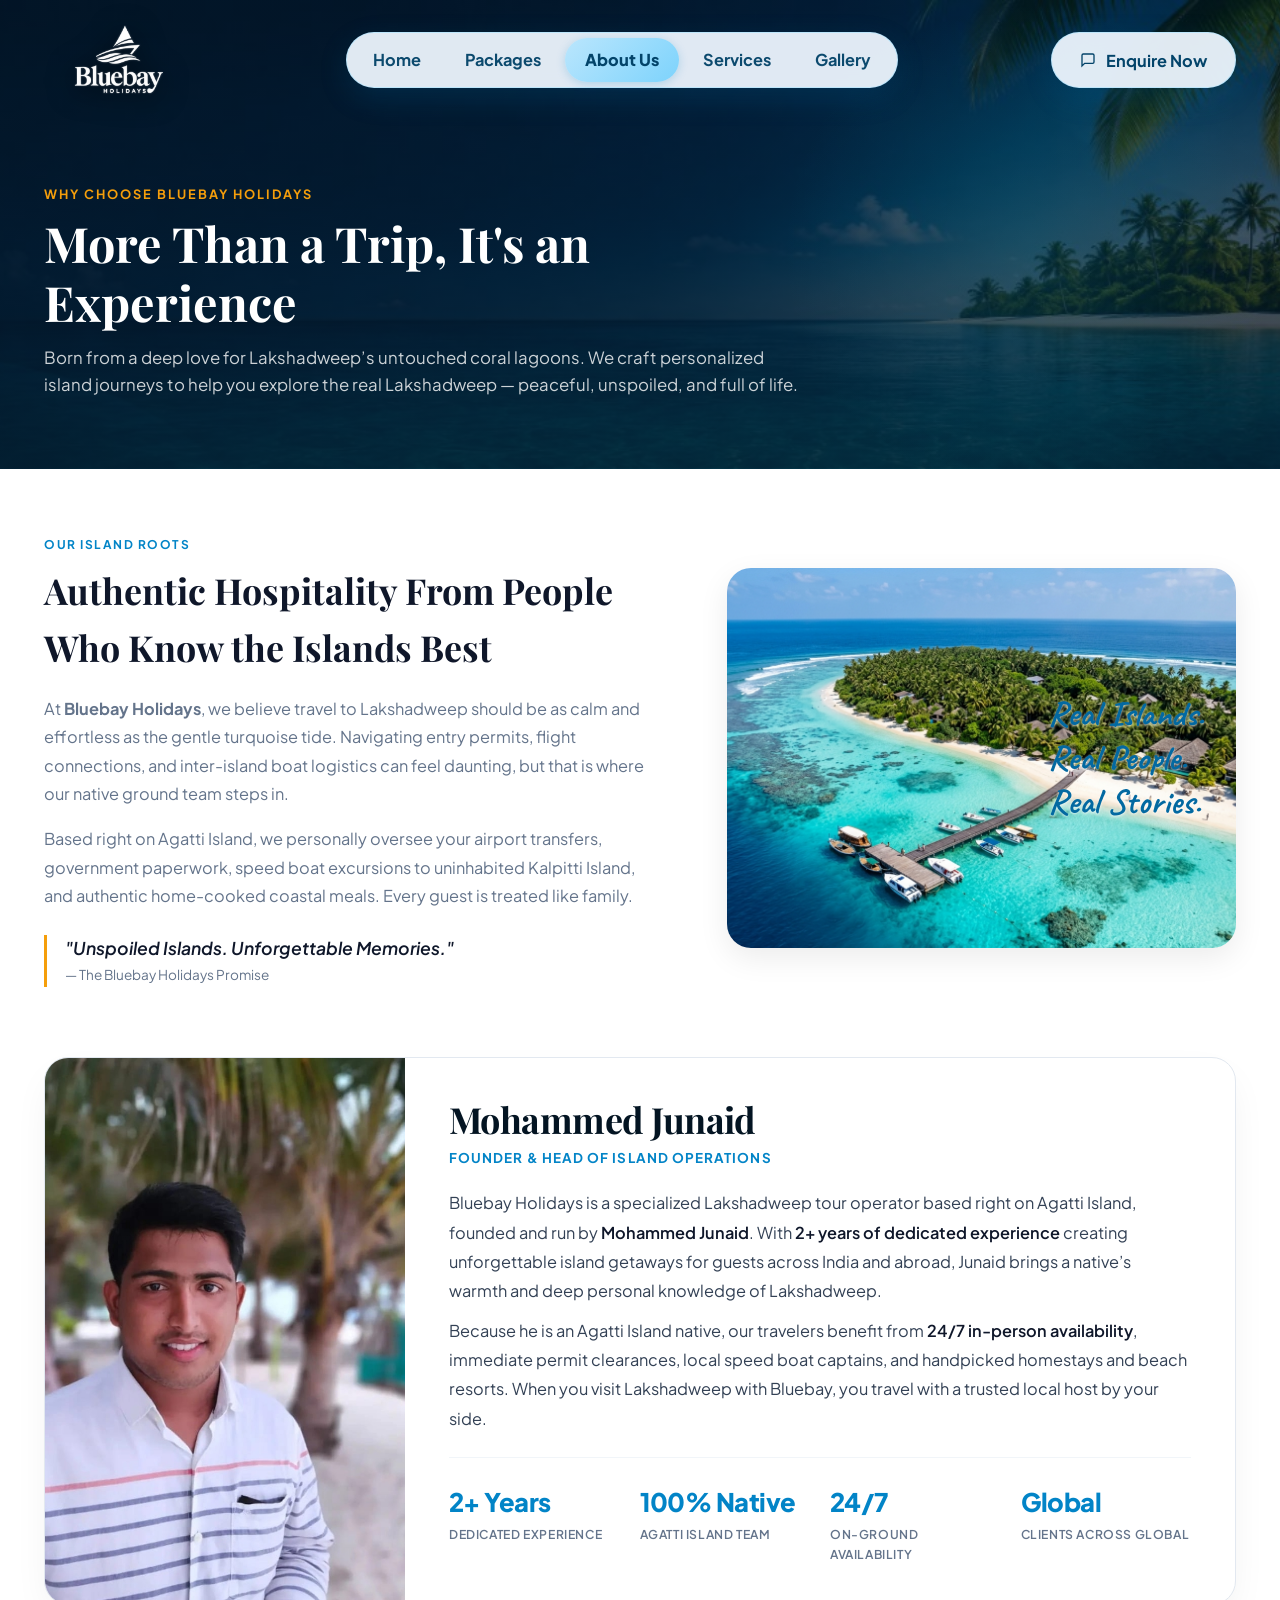
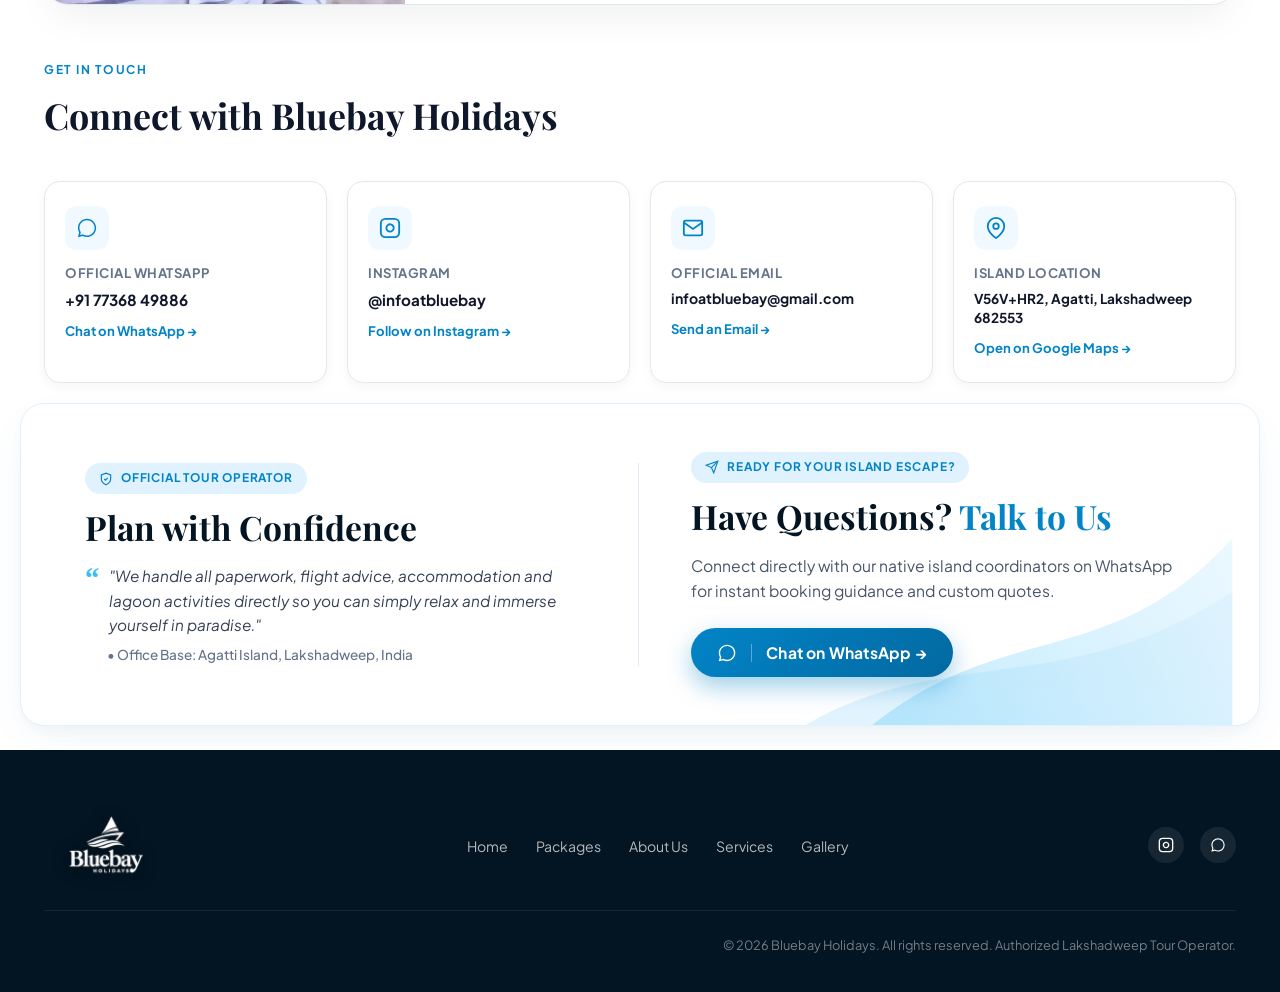
==== about.html @ e24c85eb "Initial commit" ====
<!DOCTYPE html>
<html lang="en">
<head>
  <meta charset="UTF-8">
  <meta name="viewport" content="width=device-width, initial-scale=1.0">
  <title>About Us | Bluebay Holidays - Lakshadweep Island Experts</title>
  <meta name="description" content="Learn about Bluebay Holidays, authorized Lakshadweep tour operator. Based in Agatti Island, offering personalized itineraries, entry permits, and authentic island experiences.">
  
  <link rel="icon" type="image/png" href="assets/images/bluebay-logo.png">
  <link rel="stylesheet" href="css/style.css">
</head>
<body>

  <!-- ==========================================================================
       HEADER & NAVIGATION
       ========================================================================== -->
  <header class="site-header scrolled" id="siteHeader">
    <div class="container nav-container">
      <a href="index.html" class="brand-link" aria-label="Bluebay Holidays Home">
        <img src="assets/images/bluebay-logo.png" alt="Bluebay Holidays" class="brand-logo-img">
      </a>

      <!-- Desktop Nav Menu (Floating Pill Capsule Navbar) -->
      <nav class="nav-pill-capsule" aria-label="Main Navigation">
        <ul class="nav-menu">
          <li><a href="index.html" class="nav-link">Home</a></li>
          <li><a href="packages.html" class="nav-link">Packages</a></li>
          <li><a href="about.html" class="nav-link active">About Us</a></li>
          <li><a href="services.html" class="nav-link">Services</a></li>
          <li><a href="gallery.html" class="nav-link">Gallery</a></li>
        </ul>
      </nav>

      <div class="nav-actions">
        <button type="button" class="btn btn-glass open-dialog-btn" data-dialog="enquireDialog">
          <svg style="width:16px;height:16px;fill:none;stroke:currentColor;stroke-width:2;" viewBox="0 0 24 24"><path d="M21 15a2 2 0 0 1-2 2H7l-4 4V5a2 2 0 0 1 2-2h14a2 2 0 0 1 2 2z"/></svg>
          Enquire Now
        </button>
        <button type="button" class="mobile-menu-btn" id="mobileMenuToggle" aria-label="Toggle menu">
          <svg style="width:24px;height:24px;fill:none;stroke:currentColor;stroke-width:2;" viewBox="0 0 24 24"><line x1="3" y1="12" x2="21" y2="12"/><line x1="3" y1="6" x2="21" y2="6"/><line x1="3" y1="18" x2="21" y2="18"/></svg>
        </button>
      </div>
    </div>
  </header>

  <!-- ==========================================================================
       PAGE HEADER BANNER
       ========================================================================== -->
  <section class="page-header-banner">
    <div class="container">
      <div class="page-header-content">
        <span class="page-header-tag">WHY CHOOSE BLUEBAY HOLIDAYS</span>
        <h1 class="page-header-title font-serif">More Than a Trip, It's an Experience</h1>
        <p class="page-header-desc">
          Born from a deep love for Lakshadweep’s untouched coral lagoons. We craft personalized island journeys to help you explore the real Lakshadweep — peaceful, unspoiled, and full of life.
        </p>
      </div>
    </div>
  </section>

  <!-- ==========================================================================
       OUR STORY & ISLAND ROOTS
       ========================================================================== -->
  <section class="subpage-section">
    <div class="container">
      <div class="about-story-grid">
        
        <!-- Left Column: Story -->
        <div>
          <span class="badge-tag">OUR ISLAND ROOTS</span>
          <h2 class="section-head-title font-serif" style="margin-bottom:18px;">
            Authentic Hospitality From People Who Know the Islands Best
          </h2>
          <p style="color:#64748b;font-size:1.02rem;line-height:1.75;margin-bottom:16px;">
            At <strong>Bluebay Holidays</strong>, we believe travel to Lakshadweep should be as calm and effortless as the gentle turquoise tide. Navigating entry permits, flight connections, and inter-island boat logistics can feel daunting, but that is where our native ground team steps in.
          </p>
          <p style="color:#64748b;font-size:1.02rem;line-height:1.75;margin-bottom:24px;">
            Based right on Agatti Island, we personally oversee your airport transfers, government paperwork, speed boat excursions to uninhabited Kalpitti Island, and authentic home-cooked coastal meals. Every guest is treated like family.
          </p>

          <div style="border-left:3px solid var(--amber-gold);padding-left:18px;">
            <p style="font-size:1.1rem;font-style:italic;color:#0f172a;font-weight:600;line-height:1.5;">
              "Unspoiled Islands. Unforgettable Memories."
            </p>
            <span style="font-size:0.85rem;color:#64748b;">— The Bluebay Holidays Promise</span>
          </div>
        </div>

        <!-- Right Column: Visual -->
        <div>
          <div class="why-visual-wrapper" style="height:380px;">
            <img src="assets/images/hero_tropical_pier.jpg" alt="Lakshadweep Island Pier" class="why-visual-img">
            <div class="why-cursive-tag font-script" style="font-size:2.2rem;right:32px;">
              Real Islands.<br>
              Real People.<br>
              Real Stories.
            </div>
          </div>
        </div>

      </div>

      <!-- ==========================================================================
           FOUNDER SHOWCASE: MOHAMMED JUNAID
           ========================================================================== -->
      <div class="founder-showcase-card">
        <div class="founder-img-box">
          <img src="assets/images/mohammed_junaid.jpg" alt="Mohammed Junaid - Founder of Bluebay Holidays" class="founder-img">
        </div>
        <div class="founder-content">
          <h3 class="founder-name">Mohammed Junaid</h3>
          <span class="founder-role">Founder & Head of Island Operations</span>
          <p class="founder-bio">
            Bluebay Holidays is a specialized Lakshadweep tour operator based right on Agatti Island, founded and run by <strong>Mohammed Junaid</strong>. With <strong>2+ years of dedicated experience</strong> creating unforgettable island getaways for guests across India and abroad, Junaid brings a native’s warmth and deep personal knowledge of Lakshadweep.
          </p>
          <p class="founder-bio" style="margin-top:-6px;margin-bottom:24px;">
            Because he is an Agatti Island native, our travelers benefit from <strong>24/7 in-person availability</strong>, immediate permit clearances, local speed boat captains, and handpicked homestays and beach resorts. When you visit Lakshadweep with Bluebay, you travel with a trusted local host by your side.
          </p>

          <div class="founder-stats-row">
            <div class="founder-stat-item">
              <span class="founder-stat-val">2+ Years</span>
              <span class="founder-stat-label">Dedicated Experience</span>
            </div>
            <div class="founder-stat-item">
              <span class="founder-stat-val">100% Native</span>
              <span class="founder-stat-label">Agatti Island Team</span>
            </div>
            <div class="founder-stat-item">
              <span class="founder-stat-val">24/7</span>
              <span class="founder-stat-label">On-Ground Availability</span>
            </div>
            <div class="founder-stat-item">
              <span class="founder-stat-val">Global</span>
              <span class="founder-stat-label">Clients Across Global</span>
            </div>
          </div>
        </div>
      </div>

      <!-- ==========================================================================
           OFFICIAL BUSINESS & HEADQUARTERS INFORMATION
           ========================================================================== -->
      <div class="text-center" style="margin-top:40px;margin-bottom:24px;">
        <span class="badge-tag">GET IN TOUCH</span>
        <h2 class="section-head-title font-serif">Connect with Bluebay Holidays</h2>
      </div>

      <div class="official-contact-grid">
        <!-- WhatsApp -->
        <a href="https://wa.me/917736849886?text=Hello%20Mohammed%20Junaid!%20I%20would%20like%20to%20plan%20a%20Lakshadweep%20holiday%20with%20Bluebay%20Holidays." target="_blank" rel="noopener" class="official-contact-card">
          <div class="official-contact-icon">
            <svg style="width:22px;height:22px;fill:currentColor;" viewBox="0 0 24 24"><path d="M12.04 2C6.58 2 2.13 6.45 2.13 11.91C2.13 13.66 2.59 15.36 3.45 16.86L2.05 22L7.3 20.62C8.75 21.41 10.38 21.83 12.04 21.83C17.5 21.83 21.95 17.38 21.95 11.92C21.95 9.27 20.92 6.78 19.05 4.91C17.18 3.03 14.69 2 12.04 2M12.05 3.67C14.25 3.67 16.31 4.53 17.87 6.09C19.42 7.65 20.28 9.72 20.28 11.92C20.28 16.46 16.58 20.15 12.04 20.15C10.56 20.15 9.11 19.76 7.85 19L7.55 18.83L4.43 19.65L5.26 16.61L5.06 16.29C4.24 14.99 3.81 13.47 3.81 11.91C3.81 7.37 7.5 3.67 12.05 3.67Z"/></svg>
          </div>
          <span class="official-contact-title">Official WhatsApp</span>
          <span class="official-contact-val">+91 77368 49886</span>
          <span class="official-contact-action">Chat on WhatsApp →</span>
        </a>

        <!-- Instagram -->
        <a href="https://www.instagram.com/infoatbluebay?srtk=cnZsNWZydmJvZjN6" target="_blank" rel="noopener" class="official-contact-card">
          <div class="official-contact-icon">
            <svg style="width:22px;height:22px;fill:none;stroke:currentColor;stroke-width:2;" viewBox="0 0 24 24"><rect x="2" y="2" width="20" height="20" rx="5" ry="5"/><path d="M16 11.37A4 4 0 1 1 12.63 8 4 4 0 0 1 16 11.37z"/><line x1="17.5" y1="6.5" x2="17.51" y2="6.5"/></svg>
          </div>
          <span class="official-contact-title">Instagram</span>
          <span class="official-contact-val">@infoatbluebay</span>
          <span class="official-contact-action">Follow on Instagram →</span>
        </a>

        <!-- Email -->
        <a href="mailto:infoatbluebay@gmail.com" class="official-contact-card">
          <div class="official-contact-icon">
            <svg style="width:22px;height:22px;fill:none;stroke:currentColor;stroke-width:2;" viewBox="0 0 24 24"><path d="M4 4h16c1.1 0 2 .9 2 2v12c0 1.1-.9 2-2 2H4c-1.1 0-2-.9-2-2V6c0-1.1.9-2 2-2z"/><polyline points="22,6 12,13 2,6"/></svg>
          </div>
          <span class="official-contact-title">Official Email</span>
          <span class="official-contact-val" style="word-break:break-all;font-size:0.88rem;">infoatbluebay@gmail.com</span>
          <span class="official-contact-action">Send an Email →</span>
        </a>

        <!-- Location -->
        <a href="https://maps.google.com/?q=V56V%2BHR2,+Agatti,+Lakshadweep+682553,+India" target="_blank" rel="noopener" class="official-contact-card">
          <div class="official-contact-icon">
            <svg style="width:22px;height:22px;fill:none;stroke:currentColor;stroke-width:2;" viewBox="0 0 24 24"><path d="M21 10c0 7-9 13-9 13s-9-6-9-13a9 9 0 0 1 18 0z"/><circle cx="12" cy="10" r="3"/></svg>
          </div>
          <span class="official-contact-title">Island Location</span>
          <span class="official-contact-val" style="font-size:0.85rem;">V56V+HR2, Agatti, Lakshadweep 682553</span>
          <span class="official-contact-action">Open on Google Maps →</span>
        </a>
      </div>

    </div>
  </section>

  <!-- ==========================================================================
       SPLIT BANNER CTA (LIGHT LUXURY BANNER)
       ========================================================================== -->
  <section class="split-banner-section">
    <div class="container">
      <div class="split-banner-card">
        <div class="banner-col-left">
          <span class="split-pill-tag">
            <svg viewBox="0 0 24 24" fill="none" stroke="currentColor" stroke-width="2"><path d="M12 22s8-4 8-10V5l-8-3-8 3v7c0 6 8 10 8 10z"/><polyline points="9 12 11 14 15 10"/></svg>
            OFFICIAL TOUR OPERATOR
          </span>
          <h3 class="banner-title font-serif">Plan with Confidence</h3>
          <div class="testimonial-quote-box">
            <span class="quote-mark">“</span>
            <p class="testimonial-quote">
              "We handle all paperwork, flight advice, accommodation and lagoon activities directly so you can simply relax and immerse yourself in paradise."
            </p>
          </div>
          <div class="testimonial-author">• Office Base: Agatti Island, Lakshadweep, India</div>
        </div>

        <div class="banner-col-right">
          <span class="split-pill-tag">
            <svg viewBox="0 0 24 24" fill="none" stroke="currentColor" stroke-width="2"><path d="M22 2L11 13"/><path d="M22 2l-7 20-4-9-9-4 20-7z"/></svg>
            READY FOR YOUR ISLAND ESCAPE?
          </span>
          <h3 class="banner-title font-serif">
            Have Questions? <span style="color:#0284c7;">Talk to Us</span>
          </h3>
          <p class="banner-desc">
            Connect directly with our native island coordinators on WhatsApp for instant booking guidance and custom quotes.
          </p>
          <div>
            <a href="https://wa.me/917736849886?text=Hello%20Bluebay%20Holidays!%20I%20would%20like%20to%20learn%20more%20about%20your%20island%20tours." target="_blank" rel="noopener" class="btn-whatsapp-pill">
              <span class="btn-wa-icon">
                <svg style="width:20px;height:20px;fill:currentColor;" viewBox="0 0 24 24"><path d="M12.04 2C6.58 2 2.13 6.45 2.13 11.91C2.13 13.66 2.59 15.36 3.45 16.86L2.05 22L7.3 20.62C8.75 21.41 10.38 21.83 12.04 21.83C17.5 21.83 21.95 17.38 21.95 11.92C21.95 9.27 20.92 6.78 19.05 4.91C17.18 3.03 14.69 2 12.04 2M12.05 3.67C14.25 3.67 16.31 4.53 17.87 6.09C19.42 7.65 20.28 9.72 20.28 11.92C20.28 16.46 16.58 20.15 12.04 20.15C10.56 20.15 9.11 19.76 7.85 19L7.55 18.83L4.43 19.65L5.26 16.61L5.06 16.29C4.24 14.99 3.81 13.47 3.81 11.91C3.81 7.37 7.5 3.67 12.05 3.67Z"/></svg>
              </span>
              <span class="btn-wa-divider"></span>
              <span class="btn-wa-text">Chat on WhatsApp &rarr;</span>
            </a>
          </div>
        </div>

        <!-- Ambient bottom-right wave SVG overlay -->
        <svg class="split-card-wave-bg" viewBox="0 0 320 180" fill="none" xmlns="http://www.w3.org/2000/svg">
          <path d="M0 180C100 120 200 160 320 80V180H0Z" fill="url(#waveGrad1)" opacity="0.6"/>
          <path d="M50 180C150 100 230 140 320 40V180H50Z" fill="url(#waveGrad2)" opacity="0.4"/>
          <defs>
            <linearGradient id="waveGrad1" x1="0" y1="180" x2="320" y2="80" gradientUnits="userSpaceOnUse">
              <stop stop-color="#bae6fd"/>
              <stop offset="1" stop-color="#e0f2fe"/>
            </linearGradient>
            <linearGradient id="waveGrad2" x1="50" y1="180" x2="320" y2="40" gradientUnits="userSpaceOnUse">
              <stop stop-color="#38bdf8"/>
              <stop offset="1" stop-color="#bae6fd"/>
            </linearGradient>
          </defs>
        </svg>

      </div>
    </div>
  </section>

  <!-- ==========================================================================
       FOOTER
       ========================================================================== -->
  <footer class="site-footer">
    <div class="container">
      <div class="footer-top-row">
        <a href="index.html">
          <img src="assets/images/bluebay-logo.png" alt="Bluebay Holidays" class="footer-logo-img">
        </a>

        <!-- The 5 exact pages -->
        <ul class="footer-nav">
          <li><a href="index.html">Home</a></li>
          <li><a href="packages.html">Packages</a></li>
          <li><a href="about.html">About Us</a></li>
          <li><a href="services.html">Services</a></li>
          <li><a href="gallery.html">Gallery</a></li>
        </ul>

        <div class="footer-social-links">
          <a href="https://www.instagram.com/infoatbluebay?srtk=cnZsNWZydmJvZjN6" target="_blank" rel="noopener" class="social-icon-btn" aria-label="Instagram">
            <svg style="width:16px;height:16px;fill:none;stroke:currentColor;stroke-width:2;" viewBox="0 0 24 24"><rect x="2" y="2" width="20" height="20" rx="5" ry="5"/><path d="M16 11.37A4 4 0 1 1 12.63 8 4 4 0 0 1 16 11.37z"/><line x1="17.5" y1="6.5" x2="17.51" y2="6.5"/></svg>
          </a>
          <a href="https://wa.me/917736849886" target="_blank" rel="noopener" class="social-icon-btn" aria-label="WhatsApp">
            <svg style="width:16px;height:16px;fill:currentColor;" viewBox="0 0 24 24"><path d="M12.04 2C6.58 2 2.13 6.45 2.13 11.91C2.13 13.66 2.59 15.36 3.45 16.86L2.05 22L7.3 20.62C8.75 21.41 10.38 21.83 12.04 21.83C17.5 21.83 21.95 17.38 21.95 11.92C21.95 9.27 20.92 6.78 19.05 4.91C17.18 3.03 14.69 2 12.04 2M12.05 3.67C14.25 3.67 16.31 4.53 17.87 6.09C19.42 7.65 20.28 9.72 20.28 11.92C20.28 16.46 16.58 20.15 12.04 20.15C10.56 20.15 9.11 19.76 7.85 19L7.55 18.83L4.43 19.65L5.26 16.61L5.06 16.29C4.24 14.99 3.81 13.47 3.81 11.91C3.81 7.37 7.5 3.67 12.05 3.67Z"/></svg>
          </a>
        </div>
      </div>

      <div class="footer-bottom-row">
        © 2026 Bluebay Holidays. All rights reserved. Authorized Lakshadweep Tour Operator.
      </div>
    </div>
  </footer>

  <!-- ==========================================================================
       SHADCN UI DIALOG: PLAN YOUR TRIP (UPGRADED)
       ========================================================================== -->
  <div class="dialog-overlay" id="enquireDialog">
    <div class="dialog-card">
      <button class="dialog-close-btn" aria-label="Close dialog">&times;</button>
      <h3 class="dialog-title font-serif">Plan Your Lakshadweep Trip</h3>
      <p class="dialog-desc">Choose your preferred stay and travelers. We will connect you instantly on WhatsApp with best rates.</p>

      <form id="dialogEnquiryForm">
        <div class="form-group">
          <label class="form-label" for="dialogGuestName">Your Full Name</label>
          <input type="text" id="dialogGuestName" class="form-input" placeholder="e.g. Rahul Sharma" required>
        </div>

        <div class="form-group">
          <label class="form-label" for="dialogGuestPhone">WhatsApp Number</label>
          <input type="tel" id="dialogGuestPhone" class="form-input" placeholder="e.g. +91 98765 43210" required>
        </div>

        <div class="form-group">
          <label class="form-label" for="dialogStaySelect">Preferred Stay Package</label>
          <select class="form-select" id="dialogStaySelect">
            <option value="1. Standard Stay (Homestay) - ₹13,500">1. Standard Stay (Homestay) — ₹13,500 / person</option>
            <option value="2. Coastal Stay (Beach Homestay) - ₹17,500">2. Coastal Stay (Beach Homestay) — ₹17,500 / person</option>
            <option value="3. Premium Coastal Escape (Beach Resort) - ₹23,500">3. Premium Coastal Escape (Beach Resort) — ₹23,500 / person</option>
            <option value="4. Luxury Beach Escape (Premium Beach Resort) - ₹30,500">4. Luxury Beach Escape (Premium Beach Resort) — ₹30,500 / person</option>
            <option value="5. Signature Island Retreat (Wooden Hut) - ₹36,000">5. Signature Island Retreat (Wooden Hut) — ₹36,000 / person</option>
          </select>
        </div>

        <!-- Number of Travelers with Stepper -->
        <div class="form-group">
          <label class="form-label">Number of Travelers</label>
          <div class="traveler-stepper-box">
            
            <!-- Above 10 Years -->
            <div class="stepper-row">
              <div class="stepper-info">
                <span class="stepper-label">
                  <svg style="width:16px;height:16px;fill:none;stroke:currentColor;stroke-width:2;" viewBox="0 0 24 24"><path d="M20 21v-2a4 4 0 0 0-4-4H8a4 4 0 0 0-4 4v2"/><circle cx="12" cy="7" r="4"/></svg>
                  Above 10 Years
                </span>
                <span class="stepper-sub">Adults & youth (age 10+)</span>
              </div>
              <div class="stepper-controls">
                <button type="button" class="stepper-btn" id="btnAdultMinus" aria-label="Decrease adults">&minus;</button>
                <span class="stepper-val" id="valAdults">2</span>
                <button type="button" class="stepper-btn" id="btnAdultPlus" aria-label="Increase adults">+</button>
              </div>
            </div>

            <!-- Under 10 Years -->
            <div class="stepper-row" style="border-top:1px solid #e2e8f0;padding-top:10px;">
              <div class="stepper-info">
                <span class="stepper-label">
                  <svg style="width:16px;height:16px;fill:none;stroke:currentColor;stroke-width:2;" viewBox="0 0 24 24"><path d="M17 21v-2a4 4 0 0 0-4-4H5a4 4 0 0 0-4 4v2"/><circle cx="9" cy="7" r="4"/><path d="M23 21v-2a4 4 0 0 0-3-3.87"/><path d="M16 3.13a4 4 0 0 1 0 7.75"/></svg>
                  Under 10 Years
                </span>
                <span class="stepper-sub">Children (under 10 yrs)</span>
              </div>
              <div class="stepper-controls">
                <button type="button" class="stepper-btn" id="btnChildMinus" aria-label="Decrease children">&minus;</button>
                <span class="stepper-val" id="valChildren">0</span>
                <button type="button" class="stepper-btn" id="btnChildPlus" aria-label="Increase children">+</button>
              </div>
            </div>

          </div>
        </div>

        <div class="form-group">
          <div class="date-picker-grid">
            <div class="date-field-col">
              <label class="form-label" for="dialogArrivalDate">
                <svg style="width:14px;height:14px;display:inline-block;vertical-align:-2px;margin-right:4px;color:var(--ocean-blue);" viewBox="0 0 24 24" fill="none" stroke="currentColor" stroke-width="2"><rect x="3" y="4" width="18" height="18" rx="2" ry="2"/><line x1="16" y1="2" x2="16" y2="6"/><line x1="8" y1="2" x2="8" y2="6"/><line x1="3" y1="10" x2="21" y2="10"/></svg>
                Arrival Date
              </label>
              <input type="date" id="dialogArrivalDate" class="form-input date-input" required>
            </div>
            <div class="date-field-col">
              <label class="form-label" for="dialogReturnDate">
                <svg style="width:14px;height:14px;display:inline-block;vertical-align:-2px;margin-right:4px;color:var(--ocean-blue);" viewBox="0 0 24 24" fill="none" stroke="currentColor" stroke-width="2"><rect x="3" y="4" width="18" height="18" rx="2" ry="2"/><line x1="16" y1="2" x2="16" y2="6"/><line x1="8" y1="2" x2="8" y2="6"/><line x1="3" y1="10" x2="21" y2="10"/></svg>
                Return Date
              </label>
              <input type="date" id="dialogReturnDate" class="form-input date-input" required>
            </div>
          </div>
          <div id="dialogTripDurationNote" class="trip-duration-badge" style="display:none;">
            <svg style="width:13px;height:13px;fill:none;stroke:currentColor;stroke-width:2.5;" viewBox="0 0 24 24"><circle cx="12" cy="12" r="10"/><polyline points="12 6 12 12 16 14"/></svg>
            <span id="dialogTripDurationText">3 Nights / 4 Days</span>
          </div>
        </div>

        <div class="form-group">
          <label class="form-label">Optional Add-ons / Interests</label>
          <div class="addons-chip-group">
            <label class="addon-chip">
              <input type="checkbox" name="dialogAddons" value="Scuba Diving"> Scuba Diving
            </label>
            <label class="addon-chip">
              <input type="checkbox" name="dialogAddons" value="Kalpitti Island Trip"> Kalpitti Excursion
            </label>
            <label class="addon-chip">
              <input type="checkbox" name="dialogAddons" value="Flight Guidance"> Flight Ticket Assistance
            </label>
          </div>
        </div>

        <button type="submit" class="btn btn-lagoon" style="margin-top:10px;">
          Send Enquiry on WhatsApp
          <svg style="width:16px;height:16px;fill:none;stroke:currentColor;stroke-width:2.5;" viewBox="0 0 24 24"><path d="M5 12h14M12 5l7 7-7 7"/></svg>
        </button>
      </form>
    </div>
  </div>

  <script src="js/main.js"></script>
</body>
</html>
---- css/style.css ----
/* ==========================================================================
   BLUEBAY HOLIDAYS - SHADCN UI DESIGN SYSTEM
   Tailored to exact mockup: "Discover the Untouched Beauty of Lakshadweep"
   Fonts: Playfair Display (Luxury Serif) + Plus Jakarta Sans + Caveat (Script)
   ========================================================================== */

@import url('https://fonts.googleapis.com/css2?family=Caveat:wght@500;600;700&family=Playfair+Display:ital,wght@0,500;0,600;0,700;0,800;1,500;1,700&family=Plus+Jakarta+Sans:wght@300;400;500;600;700;800&display=swap');

:root {
  /* shadcn/ui Core Color Tokens (HSL) */
  --background: 210 40% 98%;
  --foreground: 222 47% 11%;

  --card: 0 0% 100%;
  --card-foreground: 222 47% 11%;

  --popover: 0 0% 100%;
  --popover-foreground: 222 47% 11%;

  /* Primary: Warm Golden Amber as seen in "Explore Packages" & "Lakshadweep." */
  --primary: 38 92% 50%;
  --primary-foreground: 210 40% 98%;
  --primary-hover: 38 95% 45%;

  /* Secondary: Soft Slate / Cyan */
  --secondary: 210 40% 96.1%;
  --secondary-foreground: 222 47% 11%;

  --muted: 210 40% 96.1%;
  --muted-foreground: 215.4 16.3% 46.9%;

  --accent: 187 85% 43%;
  --accent-foreground: 210 40% 98%;

  --destructive: 0 84.2% 60.2%;
  --destructive-foreground: 210 40% 98%;

  --border: 214.3 31.8% 91.4%;
  --input: 214.3 31.8% 91.4%;
  --ring: 38 92% 50%;

  --radius: 0.85rem;

  /* Bluebay Brand Specific */
  --navy-dark: #031422;
  --navy-deep: #082138;
  --ocean-blue: #0284c7;
  --lagoon-teal: #00bcd4;
  --amber-gold: #f59e0b;
  --amber-hover: #d97706;

  /* Typography */
  --font-sans: 'Plus Jakarta Sans', -apple-system, BlinkMacSystemFont, sans-serif;
  --font-serif: 'Playfair Display', Georgia, serif;
  --font-script: 'Caveat', cursive, sans-serif;
}

*, *::before, *::after {
  box-sizing: border-box;
  margin: 0;
  padding: 0;
}

html {
  scroll-behavior: smooth;
  font-size: 16px;
  color-scheme: light;
}

body {
  font-family: var(--font-sans);
  background-color: #ffffff;
  color: #1e293b;
  line-height: 1.6;
  -webkit-font-smoothing: antialiased;
  overflow-x: hidden;
}

h1, h2, h3, h4, .font-serif {
  font-family: var(--font-serif);
  font-weight: 700;
  color: #0f172a;
}

.font-script {
  font-family: var(--font-script);
}

a {
  color: inherit;
  text-decoration: none;
}

img {
  max-width: 100%;
  height: auto;
  display: block;
}

button {
  font-family: inherit;
  cursor: pointer;
  border: none;
  background: none;
}

/* Container */
.container {
  width: 100%;
  max-width: 1240px;
  margin-left: auto;
  margin-right: auto;
  padding-left: 24px;
  padding-right: 24px;
}

/* ==========================================================================
   SHADCN UI COMPONENT PRIMITIVES
   ========================================================================== */

/* Buttons */
.btn {
  display: inline-flex;
  align-items: center;
  justify-content: center;
  gap: 8px;
  font-size: 0.92rem;
  font-weight: 600;
  border-radius: 9999px;
  padding: 10px 22px;
  transition: all 0.2s cubic-bezier(0.16, 1, 0.3, 1);
  white-space: nowrap;
}

.btn-primary {
  background: linear-gradient(135deg, #0284c7 0%, #00bcd4 100%);
  color: #ffffff;
  font-weight: 700;
  border: 1px solid rgba(255, 255, 255, 0.35);
  box-shadow: 0 8px 24px -2px rgba(2, 132, 199, 0.42), 0 2px 6px rgba(0, 0, 0, 0.08);
}

.btn-primary:hover {
  background: linear-gradient(135deg, #0369a1 0%, #0891b2 100%);
  transform: translateY(-2px);
  box-shadow: 0 12px 30px -2px rgba(0, 188, 212, 0.55), 0 4px 10px rgba(0, 0, 0, 0.12);
  border-color: rgba(255, 255, 255, 0.75);
}

.btn-glass {
  background: rgba(240, 248, 255, 0.18);
  backdrop-filter: blur(16px);
  -webkit-backdrop-filter: blur(16px);
  border: 1.5px solid rgba(255, 255, 255, 0.55);
  color: #ffffff;
  font-weight: 700;
  box-shadow: 0 8px 24px rgba(3, 20, 34, 0.25);
}

.btn-glass:hover {
  background: rgba(240, 248, 255, 0.3);
  border-color: #ffffff;
  transform: translateY(-2px);
  box-shadow: 0 12px 30px rgba(2, 132, 199, 0.35);
}

.btn-outline {
  background: transparent;
  border: 1px solid #0f172a;
  color: #0f172a;
}

.btn-outline:hover {
  background: #f1f5f9;
}

.btn-outline-white {
  background: transparent;
  border: 1px solid rgba(255, 255, 255, 0.4);
  color: #ffffff;
}

.btn-outline-white:hover {
  background: rgba(255, 255, 255, 0.15);
  border-color: #ffffff;
}

.btn-whatsapp {
  background: var(--amber-gold);
  color: #0f172a;
  font-weight: 700;
  box-shadow: 0 4px 14px rgba(245, 158, 11, 0.3);
}

.btn-whatsapp:hover {
  background: var(--amber-hover);
  transform: translateY(-1px);
}

/* Badges */
.badge-tag {
  font-size: 0.75rem;
  font-weight: 700;
  letter-spacing: 1.5px;
  text-transform: uppercase;
  color: var(--ocean-blue);
  margin-bottom: 8px;
  display: inline-block;
}

/* ==========================================================================
   HEADER / NAVBAR (Over Hero)
   ========================================================================== */
.site-header {
  position: absolute;
  top: 0;
  left: 0;
  width: 100%;
  z-index: 50;
  padding: 18px 0;
  transition: all 0.3s ease;
}

.site-header.scrolled {
  position: fixed;
  background: rgba(3, 20, 34, 0.95);
  backdrop-filter: blur(16px);
  -webkit-backdrop-filter: blur(16px);
  padding: 12px 0;
  border-bottom: 1px solid rgba(255, 255, 255, 0.08);
  box-shadow: 0 10px 30px rgba(0, 0, 0, 0.28);
}

.nav-container {
  display: flex;
  align-items: center;
  justify-content: space-between;
  gap: 24px;
}

.brand-link {
  display: flex;
  align-items: center;
  gap: 12px;
  text-decoration: none;
}

/* Increased size & enhanced visibility for Bluebay Holidays logo */
.brand-logo-img {
  height: 84px;
  width: auto;
  max-width: 230px;
  object-fit: contain;
  /* Crisp white rendition with multi-stage contrast drop-shadow */
  filter: brightness(0) invert(1) drop-shadow(0 4px 14px rgba(0, 0, 0, 0.7));
  transition: all 0.25s ease;
}

.brand-link:hover .brand-logo-img {
  transform: scale(1.03);
  filter: brightness(0) invert(1) drop-shadow(0 6px 18px rgba(0, 0, 0, 0.85));
}

.site-header.scrolled .brand-logo-img {
  height: 70px;
}

/* Floating Pill / Capsule Navbar with Blue Lagoon Tone */
.nav-pill-capsule {
  height: 56px;
  background: rgba(238, 247, 255, 0.94); /* Blue lagoon tint instead of stark white */
  backdrop-filter: blur(20px);
  -webkit-backdrop-filter: blur(20px);
  border-radius: 9999px;
  padding: 5px 6px;
  box-shadow: 0 10px 32px -4px rgba(2, 132, 199, 0.22), 0 4px 14px rgba(0, 0, 0, 0.08);
  border: 1.5px solid rgba(186, 230, 253, 0.9);
  display: flex;
  align-items: center;
  transition: transform 0.2s ease, box-shadow 0.2s ease, border-color 0.2s ease;
}

.nav-pill-capsule:hover {
  box-shadow: 0 14px 38px -4px rgba(2, 132, 199, 0.28), 0 6px 16px rgba(0, 0, 0, 0.12);
  border-color: rgba(125, 211, 252, 0.95);
}

.nav-menu {
  display: flex;
  align-items: center;
  list-style: none;
  gap: 4px;
  margin: 0;
  padding: 0;
  height: 100%;
}

.nav-link {
  height: 44px;
  font-size: 1.02rem;
  font-weight: 700;
  color: #0c4a6e; /* Deep ocean text matching blue tone */
  position: relative;
  padding: 0 20px;
  border-radius: 9999px;
  text-decoration: none;
  display: inline-flex;
  align-items: center;
  justify-content: center;
  transition: all 0.2s cubic-bezier(0.16, 1, 0.3, 1);
  white-space: nowrap;
}

.nav-link:hover {
  color: #0284c7;
  background-color: rgba(2, 132, 199, 0.09);
}

/* Active tab: soft lagoon sky pill */
.nav-link.active {
  background: linear-gradient(135deg, #bae6fd 0%, #7dd3fc 100%);
  color: #03446a;
  font-weight: 800;
  box-shadow: 0 2px 10px rgba(2, 132, 199, 0.22);
}

.nav-link.active::after {
  display: none;
}

.nav-actions {
  display: flex;
  align-items: center;
  gap: 16px;
}

/* Enquire Now button: Exact same 56px height, pill curvature & blue tone as navbar */
.nav-actions .open-dialog-btn {
  height: 56px;
  display: inline-flex;
  align-items: center;
  justify-content: center;
  gap: 10px;
  font-size: 1.02rem;
  font-weight: 700;
  border-radius: 9999px;
  padding: 0 28px;
  white-space: nowrap;
  text-decoration: none;
  cursor: pointer;
  background: rgba(238, 247, 255, 0.94);
  backdrop-filter: blur(20px);
  -webkit-backdrop-filter: blur(20px);
  color: #03446a;
  border: 1.5px solid rgba(186, 230, 253, 0.9);
  box-shadow: 0 10px 32px -4px rgba(2, 132, 199, 0.22), 0 4px 14px rgba(0, 0, 0, 0.08);
  transition: all 0.25s cubic-bezier(0.16, 1, 0.3, 1);
}

.nav-actions .open-dialog-btn:hover {
  transform: translateY(-2px);
  background: linear-gradient(135deg, #0284c7 0%, #00bcd4 100%);
  color: #ffffff;
  border-color: rgba(255, 255, 255, 0.8);
  box-shadow: 0 14px 38px -4px rgba(0, 188, 212, 0.45), 0 6px 16px rgba(0, 0, 0, 0.12);
}

.nav-actions .open-dialog-btn svg {
  width: 18px;
  height: 18px;
  stroke: currentColor;
}

.mobile-menu-btn {
  display: none;
  color: #ffffff;
  padding: 8px;
  background: transparent;
  border: none;
  cursor: pointer;
  border-radius: 8px;
  outline: none;
  transition: all 0.2s ease;
}

.mobile-menu-btn:hover {
  background: rgba(255, 255, 255, 0.12);
}

/* ==========================================================================
   SECTION 1: HERO SECTION
   ========================================================================== */
.hero-section {
  position: relative;
  min-height: 100vh;
  display: flex;
  align-items: center;
  background-image: url('../assets/images/hero_tropical_pier.jpg');
  background-size: cover;
  background-position: center;
  padding-top: 175px;
  padding-bottom: 90px;
  color: #ffffff;
}

/* Gradient overlay to enhance readability while preserving clear turquoise water */
.hero-overlay {
  position: absolute;
  top: 0;
  left: 0;
  width: 100%;
  height: 100%;
  background: linear-gradient(
    180deg,
    rgba(3, 20, 34, 0.72) 0%,
    rgba(3, 20, 34, 0.35) 45%,
    rgba(3, 20, 34, 0.55) 85%,
    rgba(3, 20, 34, 0.85) 100%
  );
  z-index: 1;
}

.hero-content {
  position: relative;
  z-index: 2;
  width: 100%;
}

.hero-tag {
  font-size: 0.85rem;
  letter-spacing: 3px;
  font-weight: 700;
  text-transform: uppercase;
  color: rgba(255, 255, 255, 0.85);
  margin-bottom: 18px;
  display: flex;
  align-items: center;
  gap: 8px;
}

.hero-tag::after {
  content: '';
  width: 32px;
  height: 1px;
  background-color: rgba(255, 255, 255, 0.4);
}

.hero-headline {
  font-size: clamp(2.8rem, 5.2vw, 4.8rem);
  font-weight: 700;
  line-height: 1.15;
  color: #38bdf8; /* Luminous Blue Lagoon tone */
  background: linear-gradient(135deg, #ffffff 0%, #7dd3fc 35%, #38bdf8 65%, #00bcd4 100%);
  -webkit-background-clip: text;
  -webkit-text-fill-color: transparent;
  max-width: 820px;
  margin-bottom: 20px;
  filter: drop-shadow(0 4px 18px rgba(3, 20, 34, 0.7));
}

.hero-sub {
  font-size: clamp(1.15rem, 1.6vw, 1.45rem);
  color: rgba(255, 255, 255, 0.95);
  font-weight: 500;
  max-width: 640px;
  line-height: 1.6;
  margin-bottom: 34px;
  text-shadow: 0 2px 14px rgba(0, 0, 0, 0.5);
  letter-spacing: 0.2px;
}

.hero-buttons {
  display: flex;
  align-items: center;
  gap: 18px;
  flex-wrap: wrap;
  margin-bottom: 0;
}

.hero-buttons .btn {
  height: 56px;
  padding: 0 34px;
  font-size: 1.05rem;
  font-weight: 700;
  border-radius: 9999px;
  letter-spacing: 0.2px;
}

/* Bottom Feature Badges & Script Callout */
.hero-footer-row {
  display: flex;
  align-items: flex-end;
  justify-content: space-between;
  gap: 24px;
  flex-wrap: wrap;
  border-top: 1px solid rgba(255, 255, 255, 0.15);
  padding-top: 30px;
}

.hero-badges-group {
  display: flex;
  align-items: center;
  gap: 32px;
  flex-wrap: wrap;
}

.hero-badge-item {
  display: flex;
  align-items: center;
  gap: 12px;
}

.hero-badge-icon {
  width: 22px;
  height: 22px;
  color: var(--amber-gold);
  flex-shrink: 0;
}

.hero-badge-text {
  font-size: 0.9rem;
  font-weight: 600;
  color: #ffffff;
  line-height: 1.3;
}

.hero-script-box {
  text-align: right;
}

.hero-script-text {
  font-size: 2.1rem;
  color: #ffffff;
  font-weight: 600;
  line-height: 1.1;
  text-shadow: 0 2px 10px rgba(0, 0, 0, 0.3);
}

.hero-script-wave {
  width: 80px;
  height: 8px;
  margin-left: auto;
  margin-top: 6px;
}

/* ==========================================================================
   SECTION 2: WHY CHOOSE BLUEBAY HOLIDAYS?
   ========================================================================== */
.why-choose-section {
  padding: 100px 0;
  background-color: #ffffff;
}

.why-grid {
  display: grid;
  grid-template-columns: 1fr 1.15fr;
  gap: 60px;
  align-items: center;
}

.why-left h2 {
  font-size: clamp(2rem, 3.2vw, 2.8rem);
  line-height: 1.25;
  margin-bottom: 20px;
  position: relative;
}

.title-wave-icon {
  display: inline-block;
  width: 32px;
  height: 16px;
  vertical-align: middle;
  margin-left: 8px;
}

.why-left p {
  color: #64748b;
  font-size: 1.02rem;
  line-height: 1.75;
  margin-bottom: 28px;
}

.why-features-row {
  display: grid;
  grid-template-columns: repeat(4, 1fr);
  gap: 16px;
  margin-bottom: 30px;
}

.why-feature-col {
  display: flex;
  flex-direction: column;
  align-items: center;
  text-align: center;
  gap: 10px;
}

.why-icon-bubble {
  width: 48px;
  height: 48px;
  border-radius: 50%;
  background: #f0fdf4;
  display: flex;
  align-items: center;
  justify-content: center;
  color: var(--ocean-blue);
  transition: transform 0.2s ease;
}

.why-feature-col:hover .why-icon-bubble {
  transform: translateY(-2px);
  background: #e0f2fe;
}

.why-feature-title {
  font-size: 0.85rem;
  font-weight: 600;
  color: #334155;
  line-height: 1.3;
}

/* Organic brush lagoon visual with cursive callout */
.why-visual-wrapper {
  position: relative;
  border-radius: 24px;
  overflow: hidden;
  box-shadow: 0 10px 30px rgba(0, 0, 0, 0.08);
  height: 320px;
}

.why-visual-img {
  width: 100%;
  height: 100%;
  object-fit: cover;
  transition: transform 0.6s ease;
}

.why-visual-wrapper:hover .why-visual-img {
  transform: scale(1.04);
}

.why-cursive-tag {
  position: absolute;
  right: 24px;
  top: 50%;
  transform: translateY(-50%);
  font-size: 1.6rem;
  color: #0369a1;
  font-weight: 700;
  line-height: 1.25;
  text-shadow: 0 1px 3px rgba(255, 255, 255, 0.8);
  pointer-events: none;
}

/* ==========================================================================
   SECTION 3: CHOOSE YOUR ISLAND STAY (5 CARDS)
   ========================================================================== */
.stays-section {
  padding: 80px 0 100px;
  background-color: #f8fafc;
}

.section-head-row {
  display: flex;
  align-items: flex-end;
  justify-content: space-between;
  margin-bottom: 36px;
  flex-wrap: wrap;
  gap: 16px;
}

.section-head-title {
  font-size: clamp(1.8rem, 2.8vw, 2.4rem);
  color: #0f172a;
}

.view-all-link {
  font-size: 0.92rem;
  font-weight: 600;
  color: var(--ocean-blue);
  display: inline-flex;
  align-items: center;
  gap: 6px;
  transition: gap 0.2s ease;
}

.view-all-link:hover {
  gap: 10px;
  color: #0369a1;
}

.stays-grid-5 {
  display: grid;
  grid-template-columns: repeat(5, 1fr);
  gap: 20px;
}

.stay-card {
  background: #ffffff;
  border-radius: var(--radius);
  overflow: hidden;
  border: 1px solid #e2e8f0;
  box-shadow: 0 4px 12px rgba(0, 0, 0, 0.03);
  transition: all 0.3s cubic-bezier(0.16, 1, 0.3, 1);
  display: flex;
  flex-direction: column;
}

.stay-card:hover {
  transform: translateY(-6px);
  box-shadow: 0 16px 32px rgba(0, 0, 0, 0.08);
  border-color: #cbd5e1;
}

.stay-card-img-wrap {
  position: relative;
  height: 160px;
  overflow: hidden;
}

.stay-card-img {
  width: 100%;
  height: 100%;
  object-fit: cover;
  transition: transform 0.5s ease;
}

.stay-card:hover .stay-card-img {
  transform: scale(1.06);
}

.stay-card-body {
  padding: 16px;
  display: flex;
  flex-direction: column;
  flex: 1;
}

.stay-title {
  font-size: 1rem;
  font-weight: 700;
  color: #0f172a;
  margin-bottom: 4px;
}

.stay-subtitle {
  font-size: 0.8rem;
  color: #64748b;
  margin-bottom: 14px;
}

.stay-quote-link {
  margin-top: auto;
  font-size: 0.85rem;
  font-weight: 600;
  color: var(--ocean-blue);
  display: inline-flex;
  align-items: center;
  gap: 6px;
  cursor: pointer;
  transition: color 0.2s ease;
}

.stay-quote-link:hover {
  color: #0369a1;
}

/* ==========================================================================
   SECTION 4: FEATURED PACKAGE (LAKSHADWEEP LUXURY ESCAPE)
   ========================================================================== */
.package-feature-section {
  padding: 100px 0;
  background-color: #ffffff;
}

.package-feature-grid {
  display: grid;
  grid-template-columns: 1.1fr 0.9fr 1fr;
  gap: 24px;
  align-items: stretch;
}

/* Left Hero Feature Card */
.pkg-left-card {
  position: relative;
  border-radius: 20px;
  overflow: hidden;
  background-image: url('../assets/images/boat_sandbank_lagoon.jpg');
  background-size: cover;
  background-position: center;
  min-height: 420px;
  display: flex;
  flex-direction: column;
  justify-content: flex-end;
  padding: 32px;
  color: #ffffff;
  box-shadow: 0 10px 30px rgba(0, 0, 0, 0.1);
}

.pkg-left-overlay {
  position: absolute;
  top: 0;
  left: 0;
  width: 100%;
  height: 100%;
  background: linear-gradient(180deg, rgba(3, 20, 34, 0.2) 0%, rgba(3, 20, 34, 0.85) 100%);
  z-index: 1;
}

.pkg-left-content {
  position: relative;
  z-index: 2;
}

.pkg-duration-tag {
  font-size: 0.82rem;
  font-weight: 600;
  color: rgba(255, 255, 255, 0.85);
  margin-bottom: 8px;
}

.pkg-main-title {
  font-size: 2rem;
  color: #ffffff;
  line-height: 1.2;
  margin-bottom: 24px;
}

.pkg-circle-btn {
  display: inline-flex;
  align-items: center;
  gap: 10px;
  font-size: 0.88rem;
  font-weight: 600;
  color: #ffffff;
  cursor: pointer;
  transition: opacity 0.2s ease;
}

.pkg-circle-btn:hover {
  opacity: 0.85;
}

.pkg-circle-icon {
  width: 32px;
  height: 32px;
  border-radius: 50%;
  border: 1px solid rgba(255, 255, 255, 0.6);
  display: flex;
  align-items: center;
  justify-content: center;
}

/* Middle Highlights Column */
.pkg-mid-card {
  background: #ffffff;
  border-radius: 20px;
  border: 1px solid #e2e8f0;
  padding: 28px 24px;
  display: flex;
  flex-direction: column;
  justify-content: space-between;
  box-shadow: 0 4px 20px -4px rgba(2, 132, 199, 0.08), 0 2px 6px rgba(0, 0, 0, 0.02);
  transition: transform 0.25s ease, box-shadow 0.25s ease;
}

.pkg-mid-card:hover {
  box-shadow: 0 12px 30px -6px rgba(2, 132, 199, 0.15);
}

.pkg-highlights-title {
  font-size: 1.35rem;
  font-family: var(--font-sans);
  font-weight: 700;
  color: #0f172a;
  margin-bottom: 4px;
  letter-spacing: -0.01em;
}

.pkg-highlights-subtitle {
  font-size: 0.82rem;
  color: #64748b;
  margin-bottom: 20px;
  line-height: 1.4;
}

.pkg-highlights-list {
  display: flex;
  flex-direction: column;
  gap: 16px;
}

.pkg-hl-item {
  display: flex;
  align-items: flex-start;
  gap: 12px;
}

.pkg-hl-icon {
  width: 34px;
  height: 34px;
  border-radius: 10px;
  background: linear-gradient(135deg, #e0f2fe 0%, #bae6fd 100%);
  color: var(--ocean-blue);
  display: flex;
  align-items: center;
  justify-content: center;
  flex-shrink: 0;
  box-shadow: 0 2px 5px rgba(2, 132, 199, 0.12);
  margin-top: 1px;
}

.pkg-hl-text {
  display: flex;
  flex-direction: column;
  gap: 1px;
}

.pkg-hl-name {
  font-size: 0.9rem;
  font-weight: 700;
  color: #0f172a;
  line-height: 1.3;
}

.pkg-hl-desc {
  font-size: 0.76rem;
  color: #64748b;
  line-height: 1.35;
}

.pkg-cta-btn {
  width: 100%;
  margin-top: 24px;
  padding: 12px 20px;
  display: inline-flex;
  align-items: center;
  justify-content: center;
  gap: 8px;
  background: linear-gradient(135deg, #0284c7 0%, #0369a1 100%);
  color: #ffffff !important;
  font-weight: 600;
  font-size: 0.88rem;
  border-radius: 9999px;
  box-shadow: 0 4px 14px rgba(2, 132, 199, 0.28);
  border: none;
  transition: all 0.25s ease;
  text-decoration: none;
}

.pkg-cta-btn:hover {
  background: linear-gradient(135deg, #0369a1 0%, #075985 100%);
  box-shadow: 0 6px 20px rgba(2, 132, 199, 0.38);
  transform: translateY(-2px);
  color: #ffffff !important;
}

/* Right Composite Collage */
.pkg-right-grid {
  display: grid;
  grid-template-columns: 1.2fr 1fr;
  gap: 14px;
}

.pkg-collage-col-left {
  display: grid;
  grid-template-rows: 1fr 1fr;
  gap: 14px;
}

.pkg-thumb-card {
  border-radius: 16px;
  overflow: hidden;
  box-shadow: 0 4px 12px rgba(0, 0, 0, 0.05);
}

.pkg-thumb-card img {
  width: 100%;
  height: 100%;
  object-fit: cover;
  transition: transform 0.4s ease;
}

.pkg-thumb-card:hover img {
  transform: scale(1.05);
}

.pkg-thumb-vertical {
  border-radius: 16px;
  overflow: hidden;
  box-shadow: 0 4px 12px rgba(0, 0, 0, 0.05);
}

.pkg-thumb-vertical img {
  width: 100%;
  height: 100%;
  object-fit: cover;
  transition: transform 0.4s ease;
}

.pkg-thumb-vertical:hover img {
  transform: scale(1.05);
}

/* ==========================================================================
   SECTION 5: EXPERIENCES & ACTIVITIES (6 CARDS)
   ========================================================================== */
.experiences-section {
  padding: 70px 0 20px;
  background-color: #f8fafc;
}

.exp-grid-6 {
  display: grid;
  grid-template-columns: repeat(6, 1fr);
  gap: 16px;
}

.exp-card {
  display: flex;
  flex-direction: column;
  gap: 10px;
  cursor: pointer;
  text-align: center;
}

.exp-card-img-wrap {
  border-radius: 16px;
  overflow: hidden;
  height: 140px;
  box-shadow: 0 4px 12px rgba(0, 0, 0, 0.05);
  border: 1px solid #e2e8f0;
}

.exp-card-img {
  width: 100%;
  height: 100%;
  object-fit: cover;
  transition: transform 0.4s ease;
}

.exp-card:hover .exp-card-img {
  transform: scale(1.08);
}

.exp-label {
  font-size: 0.84rem;
  font-weight: 600;
  color: #334155;
  transition: color 0.2s ease;
}

.exp-card:hover .exp-label {
  color: var(--ocean-blue);
}

/* ==========================================================================
   SECTION 6: TESTIMONIALS & CTA (SPLIT NAVY BANNER)
   ========================================================================== */
.split-banner-section {
  padding: 0 20px 24px;
  background-color: transparent;
  width: 100%;
}

.split-banner-section .container {
  max-width: 100%;
  width: 100%;
  padding-left: 0;
  padding-right: 0;
  margin: 0 auto;
}

.split-banner-card {
  width: 100%;
  max-width: 100%;
  background: #ffffff;
  border: 1px solid #e0f2fe;
  border-radius: 24px;
  padding: 48px 64px;
  color: #0f172a;
  display: grid;
  grid-template-columns: 1.1fr 1fr;
  gap: 52px;
  align-items: center;
  box-shadow: 0 16px 45px -10px rgba(2, 132, 199, 0.08), 0 6px 18px -4px rgba(15, 23, 42, 0.04);
  position: relative;
  overflow: hidden;
}

/* Ambient bottom-right wave SVG overlay */
.split-card-wave-bg {
  position: absolute;
  bottom: 0;
  right: 0;
  width: 480px;
  height: 240px;
  pointer-events: none;
  z-index: 0;
  opacity: 0.75;
}

.banner-col-left {
  border-right: 1px solid #e2e8f0;
  padding-right: 48px;
  position: relative;
  z-index: 1;
}

.banner-col-right {
  display: flex;
  flex-direction: column;
  justify-content: center;
  position: relative;
  z-index: 1;
}

/* Light Blue Pill Badge */
.split-pill-tag {
  display: inline-flex;
  align-items: center;
  gap: 8px;
  background: #e0f2fe;
  color: #0284c7;
  padding: 6px 14px;
  border-radius: 9999px;
  font-size: 0.74rem;
  font-weight: 700;
  letter-spacing: 0.8px;
  text-transform: uppercase;
  margin-bottom: 12px;
  width: fit-content;
}

.split-pill-tag svg {
  width: 14px;
  height: 14px;
  color: #0284c7;
}

.banner-title {
  font-family: var(--font-serif);
  font-size: 2.1rem;
  color: #031422;
  font-weight: 700;
  margin-bottom: 16px;
  line-height: 1.25;
}

/* Testimonial Proof Row */
.testimonial-proof-row {
  display: flex;
  align-items: center;
  gap: 16px;
  margin-bottom: 16px;
  flex-wrap: wrap;
}

.testimonial-avatars {
  display: flex;
  align-items: center;
}

.avatar-circle {
  width: 44px;
  height: 44px;
  border-radius: 50%;
  border: 2.5px solid #ffffff;
  margin-left: -12px;
  overflow: hidden;
  box-shadow: 0 3px 8px rgba(15, 23, 42, 0.12);
  background: #e2e8f0;
}

.avatar-circle:first-child {
  margin-left: 0;
}

.avatar-circle img {
  width: 100%;
  height: 100%;
  object-fit: cover;
}

.rating-stars-box {
  display: flex;
  flex-direction: column;
  gap: 2px;
}

.star-rating-blue {
  color: #0284c7;
  font-size: 1.15rem;
  letter-spacing: 2px;
  line-height: 1;
}

.rating-counter-text {
  font-size: 0.86rem;
  color: #334155;
  font-weight: 700;
}

/* Testimonial Quote Box */
.testimonial-quote-box {
  display: flex;
  align-items: flex-start;
  gap: 10px;
  margin-bottom: 6px;
}

.quote-mark {
  font-size: 1.8rem;
  line-height: 1;
  color: #38bdf8;
  font-family: serif;
  font-weight: 900;
}

.testimonial-quote {
  font-size: 0.96rem;
  color: #334155;
  font-style: italic;
  line-height: 1.6;
}

.testimonial-author {
  font-size: 0.85rem;
  color: #64748b;
  font-weight: 500;
  padding-left: 22px;
}

.banner-desc {
  color: #475569;
  font-size: 0.98rem;
  margin-bottom: 24px;
  line-height: 1.65;
}

/* Lagoon Blue WhatsApp Pill Button */
.btn-whatsapp-pill {
  display: inline-flex;
  align-items: center;
  gap: 14px;
  background: linear-gradient(135deg, #0284c7 0%, #0369a1 100%);
  color: #ffffff;
  font-weight: 700;
  font-size: 0.98rem;
  padding: 12px 26px;
  border-radius: 9999px;
  text-decoration: none;
  box-shadow: 0 10px 24px rgba(2, 132, 199, 0.38);
  transition: all 0.3s ease;
  width: fit-content;
}

.btn-whatsapp-pill:hover {
  background: linear-gradient(135deg, #0369a1 0%, #075985 100%);
  transform: translateY(-2px);
  box-shadow: 0 14px 28px rgba(2, 132, 199, 0.48);
  color: #ffffff;
}

.btn-wa-icon {
  display: flex;
  align-items: center;
  justify-content: center;
}

.btn-wa-divider {
  width: 1px;
  height: 18px;
  background: rgba(255, 255, 255, 0.35);
}

.btn-wa-text {
  letter-spacing: 0.2px;
}

/* ==========================================================================
   SECTION 7: FOOTER
   ========================================================================== */
.site-footer {
  background-color: var(--navy-dark);
  color: #ffffff;
  padding: 60px 0 36px;
  position: relative;
  overflow: hidden;
}

.footer-top-row {
  display: flex;
  align-items: center;
  justify-content: space-between;
  margin-bottom: 30px;
  flex-wrap: wrap;
  gap: 24px;
}

.footer-logo-img {
  height: 70px;
  width: auto;
  max-width: 180px;
  object-fit: contain;
  filter: brightness(0) invert(1) drop-shadow(0 2px 8px rgba(0, 0, 0, 0.5));
}

.footer-nav {
  display: flex;
  align-items: center;
  gap: 28px;
  list-style: none;
  flex-wrap: wrap;
}

.footer-nav a {
  color: rgba(255, 255, 255, 0.7);
  font-size: 0.88rem;
  transition: color 0.2s ease;
}

.footer-nav a:hover {
  color: #ffffff;
}

.footer-social-links {
  display: flex;
  align-items: center;
  gap: 16px;
}

.social-icon-btn {
  width: 36px;
  height: 36px;
  border-radius: 50%;
  background: rgba(255, 255, 255, 0.08);
  display: flex;
  align-items: center;
  justify-content: center;
  color: #ffffff;
  transition: background 0.2s ease;
}

.social-icon-btn:hover {
  background: rgba(255, 255, 255, 0.2);
  color: var(--amber-gold);
}

.footer-bottom-row {
  border-top: 1px solid rgba(255, 255, 255, 0.08);
  padding-top: 24px;
  text-align: right;
  font-size: 0.8rem;
  color: rgba(255, 255, 255, 0.45);
}

/* ==========================================================================
   SHADCN UI MODAL / DIALOG COMPONENT
   ========================================================================== */
.dialog-overlay {
  position: fixed;
  top: 0;
  left: 0;
  width: 100%;
  height: 100%;
  background: rgba(0, 0, 0, 0.65);
  backdrop-filter: blur(4px);
  -webkit-backdrop-filter: blur(4px);
  z-index: 1000;
  display: none;
  align-items: center;
  justify-content: center;
  padding: 20px;
}

.dialog-overlay.active {
  display: flex;
}

.dialog-card {
  background: #ffffff;
  border-radius: 20px;
  width: 100%;
  max-width: 580px;
  max-height: 90vh;
  overflow-y: auto;
  box-shadow: 0 25px 50px -12px rgba(0, 0, 0, 0.25);
  padding: 32px;
  position: relative;
  animation: dialogZoomIn 0.2s cubic-bezier(0.16, 1, 0.3, 1);
}

@keyframes dialogZoomIn {
  from { opacity: 0; transform: scale(0.95); }
  to { opacity: 1; transform: scale(1); }
}

.dialog-close-btn {
  position: absolute;
  top: 20px;
  right: 20px;
  width: 32px;
  height: 32px;
  border-radius: 50%;
  background: #f1f5f9;
  display: flex;
  align-items: center;
  justify-content: center;
  color: #64748b;
  font-size: 1.2rem;
  cursor: pointer;
  transition: all 0.2s ease;
}

.dialog-close-btn:hover {
  background: #e2e8f0;
  color: #0f172a;
}

.dialog-title {
  font-size: 1.5rem;
  color: #0f172a;
  margin-bottom: 8px;
}

.dialog-desc {
  font-size: 0.92rem;
  color: #64748b;
  margin-bottom: 24px;
}

.form-group {
  margin-bottom: 18px;
}

.form-label {
  display: block;
  font-size: 0.85rem;
  font-weight: 600;
  color: #334155;
  margin-bottom: 6px;
}

.form-select, .form-input {
  width: 100%;
  padding: 10px 14px;
  border-radius: 10px;
  border: 1px solid #cbd5e1;
  font-size: 0.92rem;
  outline: none;
  font-family: inherit;
  transition: border-color 0.2s ease;
}

.form-select:focus, .form-input:focus {
  border-color: #0284c7;
  box-shadow: 0 0 0 3px rgba(2, 132, 199, 0.15);
}

/* Traveler Counter Stepper */
.traveler-stepper-box {
  display: flex;
  flex-direction: column;
  gap: 12px;
  background: #f8fafc;
  border: 1px solid #e2e8f0;
  border-radius: 12px;
  padding: 14px 16px;
}

.stepper-row {
  display: flex;
  align-items: center;
  justify-content: space-between;
}

.stepper-info {
  display: flex;
  flex-direction: column;
}

.stepper-label {
  font-size: 0.9rem;
  font-weight: 700;
  color: #0f172a;
  display: flex;
  align-items: center;
  gap: 6px;
}

.stepper-sub {
  font-size: 0.78rem;
  color: #64748b;
  font-weight: 500;
}

.stepper-controls {
  display: flex;
  align-items: center;
  gap: 10px;
  background: #ffffff;
  border: 1px solid #cbd5e1;
  border-radius: 9999px;
  padding: 4px 6px;
}

.stepper-btn {
  width: 28px;
  height: 28px;
  border-radius: 50%;
  border: 1px solid #e2e8f0;
  background: #f1f5f9;
  color: #0f172a;
  font-size: 1.1rem;
  font-weight: 700;
  display: inline-flex;
  align-items: center;
  justify-content: center;
  cursor: pointer;
  transition: all 0.2s ease;
  user-select: none;
  line-height: 1;
  padding: 0;
}

.stepper-btn:hover {
  background: #0284c7;
  color: #ffffff;
  border-color: #0284c7;
}

.stepper-val {
  font-size: 0.95rem;
  font-weight: 800;
  color: #0f172a;
  min-width: 24px;
  text-align: center;
  font-variant-numeric: tabular-nums;
}

/* Modal Addon Chips */
.addons-chip-group {
  display: flex;
  flex-wrap: wrap;
  gap: 8px;
  margin-top: 6px;
}

.addon-chip {
  display: inline-flex;
  align-items: center;
  gap: 6px;
  font-size: 0.82rem;
  font-weight: 600;
  color: #475569;
  background: #f8fafc;
  border: 1px solid #e2e8f0;
  padding: 6px 12px;
  border-radius: 9999px;
  cursor: pointer;
  user-select: none;
  transition: all 0.2s ease;
}

.addon-chip input[type="checkbox"] {
  accent-color: #0284c7;
  cursor: pointer;
}

.addon-chip:has(input:checked) {
  background: rgba(2, 132, 199, 0.1);
  border-color: #0284c7;
  color: #0284c7;
}

/* Modal Date Selector Grid */
.date-picker-grid {
  display: grid;
  grid-template-columns: 1fr 1fr;
  gap: 12px;
}

.date-field-col {
  display: flex;
  flex-direction: column;
}

.date-input {
  cursor: pointer;
  background-color: #ffffff;
  color: #0f172a;
  font-family: inherit;
  font-size: 0.88rem;
  padding: 10px 12px;
}

.trip-duration-badge {
  display: inline-flex;
  align-items: center;
  gap: 6px;
  margin-top: 10px;
  font-size: 0.8rem;
  font-weight: 600;
  color: var(--ocean-blue);
  background: #f0f9ff;
  border: 1px solid #bae6fd;
  padding: 5px 12px;
  border-radius: 9999px;
  width: fit-content;
}

@media (max-width: 480px) {
  .date-picker-grid {
    grid-template-columns: 1fr;
    gap: 10px;
  }
}

/* Lagoon Blue Modal Submit Button */
.btn-lagoon {
  background: linear-gradient(135deg, #0284c7 0%, #0369a1 100%);
  color: #ffffff;
  font-weight: 700;
  font-size: 0.98rem;
  padding: 13px 22px;
  border-radius: 12px;
  display: inline-flex;
  align-items: center;
  justify-content: center;
  gap: 10px;
  border: none;
  cursor: pointer;
  transition: all 0.3s cubic-bezier(0.16, 1, 0.3, 1);
  box-shadow: 0 4px 14px rgba(2, 132, 199, 0.35);
  width: 100%;
}

.btn-lagoon:hover {
  background: linear-gradient(135deg, #0369a1 0%, #075985 100%);
  transform: translateY(-2px);
  box-shadow: 0 8px 20px rgba(2, 132, 199, 0.45);
}

.btn-lagoon svg {
  width: 17px;
  height: 17px;
  stroke: currentColor;
  transition: transform 0.2s ease;
}

.btn-lagoon:hover svg {
  transform: translateX(4px);
}

/* Founder Profile Showcase Card */
.founder-showcase-card {
  background: #ffffff;
  border-radius: 24px;
  border: 1px solid #e2e8f0;
  box-shadow: 0 16px 40px -10px rgba(15, 23, 42, 0.08);
  overflow: hidden;
  display: grid;
  grid-template-columns: 360px 1fr;
  gap: 0;
  margin: 40px 0 50px;
}

@media (max-width: 900px) {
  .founder-showcase-card {
    grid-template-columns: 1fr;
  }
}

.founder-img-box {
  position: relative;
  background: #031422;
  min-height: 380px;
}

.founder-img {
  width: 100%;
  height: 100%;
  object-fit: cover;
  display: block;
}

.founder-badge-pill {
  position: absolute;
  bottom: 18px;
  left: 18px;
  background: rgba(3, 20, 34, 0.85);
  backdrop-filter: blur(10px);
  -webkit-backdrop-filter: blur(10px);
  border: 1px solid rgba(255, 255, 255, 0.25);
  color: #ffffff;
  padding: 6px 14px;
  border-radius: 9999px;
  font-size: 0.8rem;
  font-weight: 700;
  display: inline-flex;
  align-items: center;
  gap: 6px;
}

.founder-content {
  padding: 40px 44px;
  display: flex;
  flex-direction: column;
  justify-content: center;
}

@media (max-width: 600px) {
  .founder-content {
    padding: 28px 22px;
  }
}

.founder-name {
  font-family: var(--font-serif);
  font-size: 2.25rem;
  color: #031422;
  font-weight: 700;
  margin-bottom: 6px;
  letter-spacing: -0.015em;
  line-height: 1.2;
}

.founder-role {
  font-size: 0.84rem;
  color: #0284c7;
  font-weight: 700;
  text-transform: uppercase;
  letter-spacing: 0.08em;
  margin-bottom: 20px;
  display: inline-block;
}

.founder-bio {
  font-size: 1.02rem;
  color: #334155;
  line-height: 1.8;
  margin-bottom: 16px;
  font-weight: 400;
}

.founder-bio strong {
  color: #0f172a;
  font-weight: 600;
}

.founder-stats-row {
  display: grid;
  grid-template-columns: repeat(4, 1fr);
  gap: 20px;
  padding-top: 24px;
  border-top: 1px solid #f1f5f9;
}

@media (max-width: 680px) {
  .founder-stats-row {
    grid-template-columns: repeat(2, 1fr);
    gap: 16px;
  }
}

.founder-stat-item {
  display: flex;
  flex-direction: column;
}

.founder-stat-val {
  font-family: var(--font-sans);
  font-size: 1.6rem;
  font-weight: 800;
  color: var(--ocean-blue);
  letter-spacing: -0.02em;
}

.founder-stat-label {
  font-size: 0.76rem;
  color: #64748b;
  font-weight: 600;
  text-transform: uppercase;
  letter-spacing: 0.05em;
  margin-top: 2px;
}

/* Official Contact Grid on About page */
.official-contact-grid {
  display: grid;
  grid-template-columns: repeat(4, 1fr);
  gap: 20px;
  margin-top: 36px;
}

@media (max-width: 1024px) {
  .official-contact-grid {
    grid-template-columns: repeat(2, 1fr);
  }
}

@media (max-width: 600px) {
  .official-contact-grid {
    grid-template-columns: 1fr;
  }
}

.official-contact-card {
  background: #ffffff;
  border-radius: 16px;
  border: 1px solid #e2e8f0;
  padding: 24px 20px;
  display: flex;
  flex-direction: column;
  gap: 6px;
  box-shadow: 0 4px 12px rgba(15, 23, 42, 0.04);
  transition: transform 0.2s, border-color 0.2s;
  text-decoration: none;
  color: inherit;
}

.official-contact-card:hover {
  transform: translateY(-3px);
  border-color: #0284c7;
}

.official-contact-icon {
  width: 44px;
  height: 44px;
  border-radius: 12px;
  background: #f0f9ff;
  color: #0284c7;
  display: flex;
  align-items: center;
  justify-content: center;
  margin-bottom: 6px;
}

.official-contact-title {
  font-size: 0.82rem;
  text-transform: uppercase;
  letter-spacing: 0.5px;
  font-weight: 700;
  color: #64748b;
}

.official-contact-val {
  font-size: 0.95rem;
  font-weight: 700;
  color: #0f172a;
  line-height: 1.4;
}

.official-contact-action {
  font-size: 0.82rem;
  font-weight: 700;
  color: #0284c7;
  margin-top: 4px;
  display: inline-flex;
  align-items: center;
  gap: 4px;
}

/* ==========================================================================
   SUBPAGE HEADER BANNER (Packages, About Us, Services, Gallery)
   ========================================================================== */
.page-header-banner {
  position: relative;
  background-image: linear-gradient(180deg, rgba(3, 20, 34, 0.62) 0%, rgba(3, 20, 34, 0.82) 100%), url('../assets/images/subpage_header_banner.jpg');
  background-size: cover;
  background-position: center bottom;
  background-repeat: no-repeat;
  padding: 180px 0 70px;
  color: #ffffff;
  overflow: hidden;
  border-bottom: 1px solid rgba(255, 255, 255, 0.12);
}

.page-header-banner::before {
  content: '';
  position: absolute;
  top: 0;
  right: 0;
  width: 500px;
  height: 500px;
  background: radial-gradient(circle, rgba(0, 188, 212, 0.12) 0%, transparent 70%);
  pointer-events: none;
  z-index: 1;
}

.page-header-content {
  position: relative;
  z-index: 2;
  max-width: 760px;
}

.page-header-tag {
  font-size: 0.8rem;
  letter-spacing: 2px;
  font-weight: 700;
  text-transform: uppercase;
  color: var(--amber-gold);
  margin-bottom: 10px;
  display: inline-block;
}

.page-header-title {
  font-size: clamp(2.2rem, 3.8vw, 3.2rem);
  color: #ffffff;
  line-height: 1.2;
  margin-bottom: 14px;
}

.page-header-desc {
  font-size: 1.05rem;
  color: rgba(255, 255, 255, 0.8);
  line-height: 1.6;
}

/* Subpage section layout */
.subpage-section {
  padding: 60px 0 20px;
  background-color: #ffffff;
}

.subpage-section.bg-alt {
  background-color: #f8fafc;
}

/* ==========================================================================
   LAKSHADWEEP STAY PACKAGES (Accommodation-Based Packages)
   ========================================================================== */
.pkg-stay-grid {
  display: grid;
  grid-template-columns: repeat(3, 1fr);
  gap: 28px;
  margin-top: 36px;
}

@media (max-width: 1080px) {
  .pkg-stay-grid {
    grid-template-columns: repeat(2, 1fr);
  }
}

@media (max-width: 680px) {
  .pkg-stay-grid {
    grid-template-columns: 1fr;
  }
}

.stay-package-card {
  background: #ffffff;
  border-radius: 20px;
  overflow: hidden;
  border: 1px solid #e2e8f0;
  box-shadow: 0 10px 30px -4px rgba(0, 0, 0, 0.06), 0 4px 12px rgba(0, 0, 0, 0.03);
  display: flex;
  flex-direction: column;
  align-self: start;
  transition: all 0.3s cubic-bezier(0.16, 1, 0.3, 1);
}

.stay-package-card:hover {
  transform: translateY(-4px);
  box-shadow: 0 20px 40px -6px rgba(2, 132, 199, 0.16);
  border-color: #7dd3fc;
}

.stay-package-img-wrap {
  position: relative;
  width: 100%;
  aspect-ratio: 16 / 10;
  overflow: hidden;
  background-color: #031422;
}

.stay-package-img {
  width: 100%;
  height: 100%;
  object-fit: cover;
  transition: transform 0.6s ease;
}

.stay-package-card:hover .stay-package-img {
  transform: scale(1.06);
}

.stay-type-badge {
  position: absolute;
  top: 14px;
  left: 14px;
  background: rgba(3, 20, 34, 0.82);
  backdrop-filter: blur(10px);
  -webkit-backdrop-filter: blur(10px);
  color: #ffffff;
  padding: 6px 14px;
  border-radius: 9999px;
  font-size: 0.82rem;
  font-weight: 700;
  border: 1px solid rgba(255, 255, 255, 0.3);
  box-shadow: 0 4px 12px rgba(0, 0, 0, 0.2);
}

.stay-package-body {
  padding: 24px;
  display: flex;
  flex-direction: column;
  flex-grow: 1;
}

.stay-package-title {
  font-family: var(--font-serif);
  font-size: 1.35rem;
  font-weight: 700;
  color: #0f172a;
  margin-bottom: 12px;
  line-height: 1.3;
}

.stay-package-price-wrap {
  display: flex;
  align-items: baseline;
  gap: 8px;
  margin-bottom: 14px;
  padding-bottom: 14px;
  border-bottom: 1px solid #f1f5f9;
  flex-wrap: wrap;
}

.stay-package-price {
  font-family: var(--font-sans);
  font-size: 1.85rem;
  font-weight: 800;
  color: #0284c7;
  line-height: 1;
  letter-spacing: -0.5px;
}

.stay-package-unit {
  font-size: 0.88rem;
  color: #64748b;
  font-weight: 600;
}

.stay-package-type-pill {
  font-size: 0.78rem;
  font-weight: 700;
  color: #0369a1;
  background: #e0f2fe;
  padding: 4px 10px;
  border-radius: 6px;
  margin-left: auto;
}

.stay-package-desc {
  font-size: 0.92rem;
  color: #475569;
  line-height: 1.6;
  margin-bottom: 14px;
  flex-grow: 1;
}

.stay-package-note {
  font-size: 0.8rem;
  color: #64748b;
  background: #f8fafc;
  border-left: 3px solid #00bcd4;
  padding: 8px 12px;
  border-radius: 4px;
  margin-bottom: 14px;
  line-height: 1.45;
}

/* ==========================================================================
   SEPARATE PACKAGE ACCORDIONS (Itinerary, Inclusions, Exclusions, Guidelines, View itinerary pdf)
   ========================================================================== */
.pkg-accordions-group {
  display: flex;
  flex-direction: column;
  gap: 8px;
  margin: 12px 0 20px 0;
}

.pkg-accordion-item {
  border-radius: 10px;
  overflow: hidden;
  background: #ffffff;
  border: 1px solid #dbeafe;
  transition: all 0.2s ease;
}

.pkg-accordion-item[open] {
  border-color: #93c5fd;
  box-shadow: 0 4px 16px rgba(2, 132, 199, 0.08);
}

.pkg-accordion-header {
  display: flex;
  align-items: center;
  justify-content: space-between;
  padding: 13px 18px;
  cursor: pointer;
  list-style: none;
  font-weight: 700;
  font-size: 0.95rem;
  color: #0f172a;
  background: #e0edfe;
  user-select: none;
  transition: background 0.2s ease, color 0.2s ease;
}

.pkg-accordion-header::-webkit-details-marker,
.pkg-accordion-header::marker {
  display: none;
}

.pkg-accordion-header:hover {
  background: #d4e6fd;
}

.pkg-accordion-item[open] .pkg-accordion-header {
  background: #dbeafe;
  color: #0284c7;
  border-bottom: 1px solid #bfdbfe;
}

.pkg-accordion-chevron {
  width: 18px;
  height: 18px;
  color: #0f172a;
  transition: transform 0.25s cubic-bezier(0.16, 1, 0.3, 1);
  flex-shrink: 0;
}

.pkg-accordion-item[open] .pkg-accordion-chevron {
  transform: rotate(180deg);
  color: #0284c7;
}

.pkg-accordion-body {
  padding: 16px 18px;
  background: #ffffff;
  font-size: 0.85rem;
  color: #334155;
  animation: fadeInAccordion 0.2s ease-out;
}

@keyframes fadeInAccordion {
  from {
    opacity: 0;
    transform: translateY(-3px);
  }
  to {
    opacity: 1;
    transform: translateY(0);
  }
}

/* Timeline */
.pkg-itin-timeline {
  display: flex;
  flex-direction: column;
  gap: 10px;
}

.pkg-itin-item {
  display: flex;
  align-items: flex-start;
  gap: 10px;
}

.pkg-itin-badge {
  background: #0284c7;
  color: #ffffff;
  font-size: 0.7rem;
  font-weight: 800;
  padding: 2px 7px;
  border-radius: 9999px;
  white-space: nowrap;
  letter-spacing: 0.3px;
  flex-shrink: 0;
  margin-top: 2px;
}

.pkg-itin-text {
  flex-grow: 1;
}

.pkg-itin-title {
  font-weight: 700;
  color: #0f172a;
  font-size: 0.84rem;
  margin-bottom: 2px;
  line-height: 1.35;
}

.pkg-itin-text p {
  color: #475569;
  font-size: 0.8rem;
  line-height: 1.48;
  margin: 0;
}

.pkg-itin-note {
  display: flex;
  align-items: flex-start;
  gap: 8px;
  background: #fefce8;
  border: 1px solid #fef08a;
  border-radius: 8px;
  padding: 8px 10px;
  font-size: 0.76rem;
  color: #854d0e;
  line-height: 1.4;
  margin-top: 4px;
}

.pkg-itin-note svg {
  width: 14px;
  height: 14px;
  color: #ca8a04;
  flex-shrink: 0;
  margin-top: 1px;
}

/* Inclusions & Exclusions */
.pkg-inc-exc-grid {
  display: flex;
  flex-direction: column;
  gap: 10px;
}

.pkg-drop-inc-box {
  background: #f0fdf4;
  border: 1px solid #bbf7d0;
  border-radius: 10px;
  padding: 10px 12px;
}

.pkg-drop-exc-box {
  background: #fef2f2;
  border: 1px solid #fecaca;
  border-radius: 10px;
  padding: 10px 12px;
}

.pkg-inc-tag-title {
  display: flex;
  align-items: center;
  gap: 5px;
  font-size: 0.78rem;
  font-weight: 800;
  color: #166534;
  text-transform: uppercase;
  letter-spacing: 0.4px;
  margin-bottom: 6px;
}

.pkg-inc-tag-title svg {
  width: 13px;
  height: 13px;
  color: #16a34a;
}

.pkg-exc-tag-title {
  display: flex;
  align-items: center;
  gap: 5px;
  font-size: 0.78rem;
  font-weight: 800;
  color: #991b1b;
  text-transform: uppercase;
  letter-spacing: 0.4px;
  margin-bottom: 6px;
}

.pkg-exc-tag-title svg {
  width: 13px;
  height: 13px;
  color: #dc2626;
}

.pkg-drop-list {
  list-style: none;
  padding: 0;
  margin: 0;
  display: flex;
  flex-direction: column;
  gap: 5px;
}

.pkg-drop-list li {
  position: relative;
  padding-left: 17px;
  font-size: 0.78rem;
  line-height: 1.45;
  color: #334155;
}

.pkg-drop-list.inc-checked li::before {
  content: "✓";
  position: absolute;
  left: 0;
  top: 0;
  color: #16a34a;
  font-weight: 800;
  font-size: 0.8rem;
}

.pkg-drop-list.exc-crossed li::before {
  content: "✕";
  position: absolute;
  left: 0;
  top: 0;
  color: #dc2626;
  font-weight: 800;
  font-size: 0.78rem;
}

/* Guidelines Box */
.pkg-guidelines-box {
  background: #f8fafc;
  border: 1px solid #e2e8f0;
  border-left: 3px solid #0284c7;
  border-radius: 8px;
  padding: 10px 12px;
}

.pkg-guidelines-para {
  font-size: 0.78rem;
  color: #475569;
  line-height: 1.5;
  margin: 0;
}

.pkg-guidelines-para strong {
  color: #0f172a;
}

/* PDF Download / View Button */
.pkg-pdf-wrap {
  display: flex;
  flex-direction: column;
  gap: 5px;
  margin-top: 2px;
}

.btn-pdf-download {
  display: flex;
  align-items: center;
  justify-content: center;
  gap: 8px;
  background: #f0f9ff;
  color: #0369a1;
  border: 1.5px solid #7dd3fc;
  padding: 9px 12px;
  border-radius: 8px;
  font-size: 0.82rem;
  font-weight: 700;
  text-decoration: none;
  transition: all 0.2s ease;
  box-shadow: 0 1px 4px rgba(2, 132, 199, 0.08);
}

.btn-pdf-download:hover {
  background: #0284c7;
  color: #ffffff;
  border-color: #0284c7;
  transform: translateY(-1px);
  box-shadow: 0 4px 12px rgba(2, 132, 199, 0.2);
}

.btn-pdf-download svg {
  width: 15px;
  height: 15px;
}

.pdf-tag {
  background: #bae6fd;
  color: #0369a1;
  font-size: 0.65rem;
  font-weight: 800;
  padding: 1px 5px;
  border-radius: 4px;
  letter-spacing: 0.4px;
}

.btn-pdf-download:hover .pdf-tag {
  background: rgba(255, 255, 255, 0.25);
  color: #ffffff;
}

.pdf-subnote {
  font-size: 0.72rem;
  color: #64748b;
  text-align: center;
}

.stay-package-actions {
  display: flex;
  flex-direction: column;
  gap: 10px;
  margin-top: auto;
  width: 100%;
}

.stay-package-actions .btn {
  width: 100%;
  height: 48px;
  padding: 0 16px;
  font-size: 0.95rem;
  font-weight: 700;
  border-radius: 9999px;
}

.travel-note-card {
  background: linear-gradient(135deg, #f0f9ff 0%, #ffffff 100%);
  border: 1.5px solid #bae6fd;
  border-radius: 16px;
  padding: 24px 28px;
  box-shadow: 0 4px 18px rgba(2, 132, 199, 0.06);
  margin-top: 36px;
  display: flex;
  align-items: flex-start;
  gap: 16px;
}

.travel-note-icon {
  width: 24px;
  height: 24px;
  color: #0284c7;
  flex-shrink: 0;
  margin-top: 2px;
}

.travel-note-content h4 {
  font-size: 1.05rem;
  font-weight: 700;
  color: #0c4a6e;
  margin-bottom: 6px;
}

.travel-note-content p {
  font-size: 0.92rem;
  color: #475569;
  line-height: 1.6;
  margin: 0;
}

/* Inclusions Grid */
.inclusions-grid-2 {
  display: grid;
  grid-template-columns: 1.1fr 0.9fr;
  gap: 32px;
  margin-top: 40px;
}

.inc-card {
  background: #ffffff;
  border-radius: var(--radius);
  border: 1px solid #e2e8f0;
  padding: 32px;
  box-shadow: 0 4px 14px rgba(0, 0, 0, 0.03);
}

.inc-card.inc-positive {
  border-top: 4px solid #16a34a;
}

.inc-card.inc-negative {
  border-top: 4px solid var(--amber-gold);
}

.inc-list {
  list-style: none;
  display: flex;
  flex-direction: column;
  gap: 14px;
  margin-top: 20px;
}

.inc-list li {
  display: flex;
  align-items: flex-start;
  gap: 12px;
  font-size: 0.92rem;
  color: #334155;
  line-height: 1.5;
}

.inc-list li svg {
  width: 18px;
  height: 18px;
  flex-shrink: 0;
  margin-top: 2px;
}

/* ==========================================================================
   EXHIBITION GALLERY SHOWCASE (Editorial Polaroid Exhibition)
   ========================================================================== */
.exhibition-canvas-wrap {
  margin: 10px 0 20px;
}

.exhibition-board {
  background: #eceeed;
  border: 1px solid #d9dcdb;
  border-radius: 28px;
  padding: 44px 48px 52px;
  position: relative;
  overflow: hidden;
  box-shadow: 0 16px 40px -10px rgba(15, 23, 42, 0.07);
}

.exhibition-top-row {
  display: flex;
  align-items: flex-start;
  justify-content: space-between;
  margin-bottom: 24px;
  position: relative;
  z-index: 5;
}

.exhibition-meta-tag {
  display: flex;
  flex-direction: column;
  line-height: 1.25;
}

.meta-label {
  font-family: var(--font-sans);
  font-size: 0.72rem;
  font-weight: 800;
  letter-spacing: 0.8px;
  color: #0f172a;
  text-transform: uppercase;
}

.meta-date {
  font-family: var(--font-sans);
  font-size: 0.72rem;
  font-weight: 700;
  letter-spacing: 0.5px;
  color: #64748b;
  text-transform: uppercase;
}

.exhibition-top-link {
  font-family: var(--font-sans);
  font-size: 1.05rem;
  font-weight: 800;
  color: #0f172a;
  text-decoration: none;
  display: inline-flex;
  align-items: center;
  gap: 6px;
  transition: color 0.2s ease;
}

.exhibition-top-link:hover {
  color: #0284c7;
}

.exhibition-top-link .symbol {
  font-size: 0.95rem;
  color: #0f172a;
}

/* Exhibition Layout */
.exhibition-layout {
  display: grid;
  grid-template-columns: 280px 1fr;
  gap: 36px;
  align-items: start;
  position: relative;
}

/* Left Editorial Column */
.exhibition-editorial {
  display: flex;
  flex-direction: column;
  position: relative;
  z-index: 5;
}

.editorial-header {
  margin-bottom: 36px;
}

.editorial-title {
  font-family: var(--font-sans);
  font-size: clamp(2.3rem, 4vw, 3.4rem);
  font-weight: 800;
  color: #0f172a;
  line-height: 1.05;
  letter-spacing: -0.035em;
  margin-bottom: 14px;
}

.editorial-desc {
  font-family: var(--font-sans);
  font-size: 0.92rem;
  color: #475569;
  line-height: 1.55;
  max-width: 260px;
  font-weight: 500;
}

/* Vertical Number Index (01 - 12) */
.editorial-index {
  display: flex;
  flex-direction: column;
  gap: 3px;
  user-select: none;
}

.index-num {
  font-family: var(--font-sans);
  font-size: 0.92rem;
  font-weight: 600;
  color: #94a3b8;
  line-height: 1.45;
  font-variant-numeric: tabular-nums;
  cursor: pointer;
  transition: all 0.2s ease;
  width: fit-content;
}

.index-num:hover,
.index-num.active {
  color: #0f172a;
  font-weight: 800;
}

/* Responsive Exhibition Layout for Tablet & Mobile */
@media (max-width: 1024px) {
  .exhibition-layout {
    grid-template-columns: 1fr;
    gap: 24px;
  }
  .editorial-header {
    margin-bottom: 16px;
  }
  .editorial-desc {
    max-width: 100%;
  }
  .editorial-index {
    display: flex !important;
    flex-direction: row !important;
    flex-wrap: wrap !important;
    align-items: center !important;
    gap: 8px 10px !important;
    margin-bottom: 18px !important;
    width: 100% !important;
  }
  .index-num {
    padding: 6px 14px !important;
    border-radius: 9999px !important;
    background: #e2e8f0 !important;
    color: #334155 !important;
    font-size: 0.88rem !important;
    font-weight: 700 !important;
    border: 1px solid #cbd5e1 !important;
    display: inline-flex !important;
    align-items: center !important;
    justify-content: center !important;
    min-width: 42px !important;
    text-align: center !important;
  }
  .index-num:hover {
    background: #cbd5e1 !important;
    color: #0f172a !important;
  }
  .index-num.active {
    background: #0284c7 !important;
    color: #ffffff !important;
    font-weight: 800 !important;
    border-color: #0284c7 !important;
    box-shadow: 0 4px 12px rgba(2, 132, 199, 0.35) !important;
  }
}

/* Right Floating Gallery Stage */
.exhibition-gallery-stage {
  position: relative;
  width: 100%;
}

/* Top Peeking Row */
.exhibition-peek-row {
  display: grid;
  grid-template-columns: repeat(3, 1fr);
  gap: 24px;
  margin-bottom: -55px;
  position: relative;
  z-index: 1;
}

@media (max-width: 820px) {
  .exhibition-peek-row {
    display: none;
  }
}

/* Main Cards Grid */
.exhibition-cards-grid {
  display: grid;
  grid-template-columns: repeat(3, 1fr);
  gap: 32px 24px;
  position: relative;
  z-index: 3;
}

@media (max-width: 820px) {
  .exhibition-cards-grid {
    grid-template-columns: repeat(2, 1fr);
    gap: 20px;
  }
}

@media (max-width: 640px) {
  .exhibition-board {
    padding: 24px 14px 32px;
    border-radius: 20px;
  }

  .exhibition-cards-grid {
    grid-template-columns: 1fr;
    gap: 22px;
    max-width: 100%;
    width: 100%;
    margin: 0 auto;
  }
}

@media (max-width: 480px) {
  .exhibition-board {
    padding: 18px 10px 24px;
    border-radius: 16px;
  }
  .polaroid-card {
    padding: 10px 10px 16px 10px;
  }
  .polaroid-card[class*="tilt-"] {
    transform: none !important;
  }
}

/* Polaroid Card Frame */
.polaroid-card {
  background: #ffffff;
  border-radius: 4px;
  padding: 14px 14px 22px 14px;
  box-shadow: 0 14px 30px -6px rgba(15, 23, 42, 0.12), 0 4px 10px -2px rgba(15, 23, 42, 0.05);
  transition: transform 0.4s cubic-bezier(0.16, 1, 0.3, 1), box-shadow 0.4s cubic-bezier(0.16, 1, 0.3, 1);
  cursor: pointer;
  position: relative;
  transform-origin: center center;
  user-select: none;
}

.polaroid-card:hover {
  transform: rotate(0deg) translateY(-8px) scale(1.04) !important;
  box-shadow: 0 24px 48px -8px rgba(15, 23, 42, 0.22), 0 8px 16px -4px rgba(15, 23, 42, 0.1);
  z-index: 10;
}

.polaroid-inner {
  width: 100%;
  aspect-ratio: 1 / 1;
  overflow: hidden;
  background: #0f172a;
  border-radius: 2px;
}

.polaroid-inner img {
  width: 100%;
  height: 100%;
  object-fit: cover;
  display: block;
  transition: transform 0.6s cubic-bezier(0.16, 1, 0.3, 1);
}

.polaroid-card:hover .polaroid-inner img {
  transform: scale(1.05);
}

/* Individual Tilts matching user reference */
.polaroid-card.tilt-peek-1 {
  transform: translateY(-52%) rotate(-1.5deg);
  opacity: 0.9;
}
.polaroid-card.tilt-peek-2 {
  transform: translateY(-46%) rotate(0.8deg);
  opacity: 0.9;
}
.polaroid-card.tilt-peek-3 {
  transform: translateY(-50%) rotate(-1deg);
  opacity: 0.9;
}

.polaroid-card.tilt-1 {
  transform: rotate(-2.2deg);
}

.polaroid-card.tilt-2 {
  transform: rotate(0.8deg);
}

.polaroid-card.tilt-3 {
  transform: rotate(2.4deg);
}

.polaroid-card.tilt-4 {
  transform: rotate(1.8deg);
}

.polaroid-card.tilt-5 {
  transform: rotate(-1.4deg);
}

.polaroid-card.tilt-6 {
  transform: rotate(1.2deg);
}

.polaroid-card.tilt-7 {
  transform: rotate(-1.8deg);
}

.polaroid-card.tilt-8 {
  transform: rotate(2.1deg);
}

.polaroid-card.tilt-9 {
  transform: rotate(-1.2deg);
}

.polaroid-card.tilt-10 {
  transform: rotate(1.6deg);
}

.polaroid-card.tilt-11 {
  transform: rotate(-2.3deg);
}

.polaroid-card.tilt-12 {
  transform: rotate(0.8deg);
}

/* Bottom Action Link */
.exhibition-bottom-row {
  display: flex;
  justify-content: flex-end;
  margin-top: 36px;
  position: relative;
  z-index: 4;
}

.exhibition-author-link {
  font-family: var(--font-sans);
  font-size: 1.05rem;
  font-weight: 800;
  color: #0f172a;
  text-decoration: none;
  display: inline-flex;
  align-items: center;
  gap: 8px;
  transition: color 0.2s ease, gap 0.2s ease;
}

.exhibition-author-link svg {
  width: 18px;
  height: 18px;
  stroke: currentColor;
  transition: transform 0.25s ease;
}

.exhibition-author-link:hover {
  color: #0284c7;
  gap: 12px;
}

.exhibition-author-link:hover svg {
  transform: translate(2px, -2px);
}

/* Gallery Filter & Grid */
.gallery-filters {
  display: flex;
  align-items: center;
  justify-content: center;
  flex-wrap: wrap;
  gap: 10px;
  margin: 48px 0 36px;
}

.filter-btn {
  padding: 8px 20px;
  border-radius: 9999px;
  font-size: 0.88rem;
  font-weight: 600;
  background: #f1f5f9;
  color: #475569;
  border: 1px solid #e2e8f0;
  transition: all 0.2s ease;
}

.filter-btn:hover {
  background: #e2e8f0;
  color: #0f172a;
}

.filter-btn.active {
  background: var(--amber-gold);
  color: #0f172a;
  border-color: var(--amber-gold);
  box-shadow: 0 4px 12px rgba(245, 158, 11, 0.3);
}

.gallery-grid-main {
  display: grid;
  grid-template-columns: repeat(3, 1fr);
  gap: 24px;
}

.gallery-item {
  border-radius: var(--radius);
  overflow: hidden;
  height: 280px;
  position: relative;
  box-shadow: 0 4px 14px rgba(0, 0, 0, 0.05);
  cursor: pointer;
  background: #0f172a;
}

.gallery-item img {
  width: 100%;
  height: 100%;
  object-fit: cover;
  transition: transform 0.6s cubic-bezier(0.16, 1, 0.3, 1);
}

.gallery-item:hover img {
  transform: scale(1.08);
}

.gallery-caption-overlay {
  position: absolute;
  bottom: 0;
  left: 0;
  width: 100%;
  padding: 24px 20px;
  background: linear-gradient(to top, rgba(3, 20, 34, 0.9) 0%, transparent 100%);
  color: #ffffff;
  opacity: 0;
  transform: translateY(8px);
  transition: all 0.3s ease;
}

.gallery-item:hover .gallery-caption-overlay {
  opacity: 1;
  transform: translateY(0);
}

.gallery-caption-title {
  font-size: 1.05rem;
  font-weight: 700;
  color: #ffffff;
  margin-bottom: 4px;
}

.gallery-caption-sub {
  font-size: 0.8rem;
  color: var(--amber-gold);
}

/* Services Grid */
.services-main-grid {
  display: grid;
  grid-template-columns: repeat(3, 1fr);
  gap: 28px;
  margin-top: 40px;
}

@media (max-width: 1080px) {
  .services-main-grid {
    grid-template-columns: repeat(2, 1fr);
  }
}

@media (max-width: 680px) {
  .services-main-grid {
    grid-template-columns: 1fr;
  }
}

.service-card-feature {
  background: #ffffff;
  border-radius: 18px;
  border: 1px solid #e2e8f0;
  overflow: hidden;
  box-shadow: 0 4px 18px -2px rgba(15, 23, 42, 0.05), 0 2px 6px -1px rgba(15, 23, 42, 0.03);
  transition: all 0.35s cubic-bezier(0.16, 1, 0.3, 1);
  display: flex;
  flex-direction: column;
}

.service-card-feature:hover {
  transform: translateY(-6px);
  box-shadow: 0 20px 38px -8px rgba(2, 132, 199, 0.16);
  border-color: #7dd3fc;
}

.service-img-wrap {
  position: relative;
  width: 100%;
  aspect-ratio: 16 / 10;
  overflow: hidden;
  background-color: #031422;
}

.service-img-top {
  width: 100%;
  height: 100%;
  object-fit: cover;
  transition: transform 0.6s cubic-bezier(0.16, 1, 0.3, 1);
}

.service-card-feature:hover .service-img-top {
  transform: scale(1.06);
}

.service-body {
  padding: 24px;
  display: flex;
  flex-direction: column;
  flex-grow: 1;
}

.service-title {
  font-family: var(--font-sans);
  font-size: 1.22rem;
  font-weight: 700;
  color: #0f172a;
  line-height: 1.35;
  letter-spacing: -0.015em;
  margin-bottom: 10px;
  transition: color 0.2s ease;
}

.service-card-feature:hover .service-title {
  color: #0284c7;
}

.service-desc {
  font-family: var(--font-sans);
  font-size: 0.92rem;
  color: #475569;
  line-height: 1.65;
  margin-bottom: 22px;
  flex-grow: 1;
  font-weight: 400;
}

.service-link {
  margin-top: auto;
  font-family: var(--font-sans);
  font-size: 0.88rem;
  font-weight: 700;
  color: #0284c7;
  letter-spacing: 0.2px;
  display: inline-flex;
  align-items: center;
  gap: 6px;
  cursor: pointer;
  background: transparent;
  border: none;
  padding: 0;
  transition: all 0.2s ease;
}

.service-link:hover {
  color: #0369a1;
  gap: 10px;
}

/* About Us Story & Pillars */
.about-story-grid {
  display: grid;
  grid-template-columns: 1.1fr 0.9fr;
  gap: 60px;
  align-items: center;
  margin-bottom: 70px;
}

.about-pillars-grid {
  display: grid;
  grid-template-columns: repeat(4, 1fr);
  gap: 20px;
  margin-top: 40px;
}

.about-pillar-card {
  background: #ffffff;
  border-radius: var(--radius);
  border: 1px solid #e2e8f0;
  padding: 28px 24px;
  box-shadow: 0 4px 14px rgba(0, 0, 0, 0.03);
  text-align: center;
}

.pillar-icon-box {
  width: 52px;
  height: 52px;
  border-radius: 12px;
  background: #e0f2fe;
  color: var(--ocean-blue);
  display: flex;
  align-items: center;
  justify-content: center;
  margin: 0 auto 16px;
}

.pillar-title {
  font-size: 1.05rem;
  font-weight: 700;
  color: #0f172a;
  margin-bottom: 8px;
}

.pillar-text {
  font-size: 0.86rem;
  color: #64748b;
  line-height: 1.5;
}

/* ==========================================================================
   RESPONSIVE MEDIA QUERIES (Cascading Multi-Device Portability Engine)
   ========================================================================== */

/* 1. Large Tablets & Small Laptops (1100px and below) */
@media (max-width: 1100px) {
  .stays-grid-5 {
    grid-template-columns: repeat(3, 1fr);
  }
  .exp-grid-6 {
    grid-template-columns: repeat(3, 1fr);
  }
  .package-feature-grid {
    grid-template-columns: 1fr;
  }
  .pkg-right-grid {
    grid-template-columns: repeat(3, 1fr);
  }
  .pkg-collage-col-left {
    grid-template-rows: none;
    grid-template-columns: 1fr 1fr;
    grid-column: span 2;
  }
}

/* 2. Tablets & Medium Screens (860px and below) */
@media (max-width: 860px) {
  /* Header & Navigation */
  .brand-logo-img {
    height: 62px;
    max-width: 180px;
  }
  .site-header.scrolled .brand-logo-img {
    height: 52px;
  }
  .nav-pill-capsule {
    display: none;
  }
  .nav-pill-capsule.mobile-open {
    display: flex !important;
    flex-direction: column !important;
    position: absolute !important;
    top: calc(100% + 12px) !important;
    left: 16px !important;
    right: 16px !important;
    height: auto !important;
    max-height: calc(100vh - 100px) !important;
    overflow-y: auto !important;
    border-radius: 20px !important;
    padding: 14px !important;
    background: #ffffff !important;
    border: 1.5px solid #bae6fd !important;
    box-shadow: 0 24px 50px -10px rgba(3, 20, 34, 0.45), 0 8px 24px rgba(2, 132, 199, 0.2) !important;
    z-index: 9999 !important;
  }
  .nav-pill-capsule.mobile-open .nav-menu {
    display: flex !important;
    flex-direction: column !important;
    width: 100% !important;
    height: auto !important;
    gap: 8px !important;
    margin: 0 !important;
    padding: 0 !important;
    list-style: none !important;
  }
  .nav-pill-capsule.mobile-open .nav-menu li {
    width: 100% !important;
    display: block !important;
  }
  .nav-pill-capsule.mobile-open .nav-link {
    width: 100% !important;
    height: 48px !important;
    display: flex !important;
    align-items: center !important;
    justify-content: flex-start !important;
    padding: 0 18px !important;
    border-radius: 12px !important;
    font-size: 1.05rem !important;
    font-weight: 700 !important;
    color: #0f172a !important; /* Bold, high-contrast ocean slate */
    background: #f8fafc !important;
    border: 1px solid #e2e8f0 !important;
    text-decoration: none !important;
    box-shadow: none !important;
    transition: all 0.2s ease !important;
  }
  .nav-pill-capsule.mobile-open .nav-link:hover,
  .nav-pill-capsule.mobile-open .nav-link:focus {
    background: #e0f2fe !important;
    color: #0284c7 !important;
    border-color: #7dd3fc !important;
  }
  .nav-pill-capsule.mobile-open .nav-link.active {
    background: linear-gradient(135deg, #0284c7 0%, #0369a1 100%) !important;
    color: #ffffff !important;
    font-weight: 800 !important;
    border-color: #0284c7 !important;
    box-shadow: 0 4px 14px rgba(2, 132, 199, 0.35) !important;
  }
  .mobile-menu-btn {
    display: block;
  }

  /* Hero Section */
  .hero-headline {
    font-size: 2.5rem;
  }
  .hero-footer-row {
    flex-direction: column;
    align-items: flex-start;
    gap: 20px;
  }
  .hero-script-box {
    text-align: left;
  }
  .hero-script-wave {
    margin-left: 0;
  }

  /* Grids & Content */
  .why-grid {
    grid-template-columns: 1fr;
    gap: 40px;
  }
  .about-story-grid {
    grid-template-columns: 1fr;
    gap: 32px;
    margin-bottom: 48px;
  }
  .about-story-grid .why-visual-wrapper {
    height: 300px;
  }
  .about-story-grid .why-cursive-tag {
    font-size: 1.85rem;
    right: 20px;
    bottom: 20px;
  }
  .split-banner-section {
    padding: 0 12px 20px;
  }
  .split-banner-card {
    grid-template-columns: 1fr;
    padding: 36px 24px;
    gap: 32px;
  }
  .banner-col-left {
    border-right: none;
    border-bottom: 1px solid #e2e8f0;
    padding-right: 0;
    padding-bottom: 28px;
  }
  .stays-grid-5 {
    grid-template-columns: repeat(2, 1fr);
  }
  .exp-grid-6 {
    grid-template-columns: repeat(2, 1fr);
  }
}

/* 3. Small Tablets & Phablets (768px and below) */
@media (max-width: 768px) {
  .inclusions-grid-2 {
    grid-template-columns: 1fr;
    gap: 24px;
    margin-top: 28px;
  }
  .about-pillars-grid {
    grid-template-columns: repeat(2, 1fr);
    gap: 16px;
    margin-top: 30px;
  }
  .page-header-banner {
    padding: 130px 0 45px;
  }
  /* Prevent iOS Safari auto-zoom on inputs */
  .form-select,
  .form-input,
  .date-input {
    font-size: 16px !important;
  }
}

/* 4. Large Phones (680px and below) */
@media (max-width: 680px) {
  .footer-top-row {
    flex-direction: column;
    align-items: center;
    text-align: center;
    gap: 24px;
  }
  .footer-nav {
    justify-content: center;
    gap: 14px 20px;
  }
  .footer-social-links {
    justify-content: center;
  }
  .footer-bottom-row {
    text-align: center;
  }
  .split-banner-card {
    padding: 30px 18px;
  }
}

/* 5. Standard Mobile (600px and below) */
@media (max-width: 600px) {
  .stays-grid-5 {
    grid-template-columns: 1fr;
  }
  .why-features-row {
    grid-template-columns: repeat(2, 1fr);
    gap: 12px;
  }
  .pkg-right-grid {
    grid-template-columns: 1fr;
  }
  .pkg-collage-col-left {
    grid-template-columns: 1fr;
    grid-column: span 1;
  }
  .hero-buttons {
    flex-direction: column;
    width: 100%;
  }
  .hero-buttons .btn {
    width: 100%;
  }
  .hero-script-text {
    font-size: 1.7rem;
  }
  .banner-title {
    font-size: 1.75rem;
  }
  .official-contact-grid {
    grid-template-columns: 1fr;
  }
}

/* 6. Compact Mobile Header & Navigation (520px and below) */
@media (max-width: 520px) {
  .nav-actions {
    gap: 10px;
  }
  .nav-actions .open-dialog-btn {
    height: 40px;
    padding: 0 14px;
    font-size: 0.84rem;
    gap: 6px;
  }
  .nav-actions .open-dialog-btn svg {
    width: 15px;
    height: 15px;
  }
  .brand-logo-img {
    height: 50px;
    max-width: 150px;
  }
  .site-header.scrolled .brand-logo-img {
    height: 44px;
  }
}

/* 7. Standard Smartphones (480px and below) */
@media (max-width: 480px) {
  .container {
    padding-left: 16px;
    padding-right: 16px;
  }
  .hero-headline {
    font-size: clamp(2.1rem, 7.5vw, 2.7rem);
    line-height: 1.18;
  }
  .hero-buttons .btn {
    height: 50px;
    font-size: 0.95rem;
  }
  .hero-badges-group {
    gap: 14px 18px;
  }
  .page-header-banner {
    padding: 110px 0 32px;
  }
  .page-header-title {
    font-size: clamp(1.85rem, 6.5vw, 2.3rem);
  }
  .page-header-desc {
    font-size: 0.92rem;
  }
  .dialog-card {
    padding: 24px 18px;
    border-radius: 16px;
  }
  .dialog-close-btn {
    top: 14px;
    right: 14px;
    width: 28px;
    height: 28px;
  }
  .dialog-title {
    font-size: 1.3rem;
  }
  .dialog-desc {
    font-size: 0.85rem;
    margin-bottom: 18px;
  }
  .about-pillars-grid {
    grid-template-columns: 1fr;
    gap: 12px;
  }
  .inc-card {
    padding: 22px 18px;
  }
  .pkg-accordion-header {
    padding: 12px 14px;
    font-size: 0.9rem;
  }
  .pkg-accordion-body {
    padding: 14px 14px;
  }
  .btn-whatsapp-pill {
    width: 100%;
    justify-content: center;
  }
  .stay-package-body {
    padding: 20px 16px;
  }
  .stay-package-price {
    font-size: 1.65rem;
  }
  .section-head-title {
    font-size: 1.65rem;
  }
  .editorial-index {
    display: flex !important;
    flex-direction: row !important;
    flex-wrap: wrap !important;
    gap: 7px !important;
    margin-bottom: 16px !important;
  }
  .index-num {
    padding: 5px 11px !important;
    font-size: 0.82rem !important;
    min-width: 36px !important;
  }
}

/* 8. Ultra-Compact Mobile: iPhone SE 1st Gen, Galaxy Fold Cover (360px and below) */
@media (max-width: 360px) {
  .container {
    padding-left: 12px;
    padding-right: 12px;
  }
  .brand-logo-img {
    height: 42px;
    max-width: 125px;
  }
  .site-header.scrolled .brand-logo-img {
    height: 38px;
  }
  .nav-actions .open-dialog-btn {
    height: 36px;
    padding: 0 10px;
    font-size: 0.78rem;
    gap: 4px;
  }
  .mobile-menu-btn {
    padding: 6px;
  }
  .dialog-card {
    padding: 20px 14px;
  }
  .founder-stats-row {
    gap: 10px;
  }
  .founder-stat-val {
    font-size: 1.3rem;
  }
  .founder-stat-label {
    font-size: 0.65rem;
  }
  .why-features-row {
    gap: 8px;
  }
  .stay-package-actions .btn {
    font-size: 0.88rem;
    height: 44px;
  }
  .editorial-index {
    gap: 5px !important;
  }
  .index-num {
    padding: 4px 8px !important;
    font-size: 0.78rem !important;
    min-width: 30px !important;
  }
}
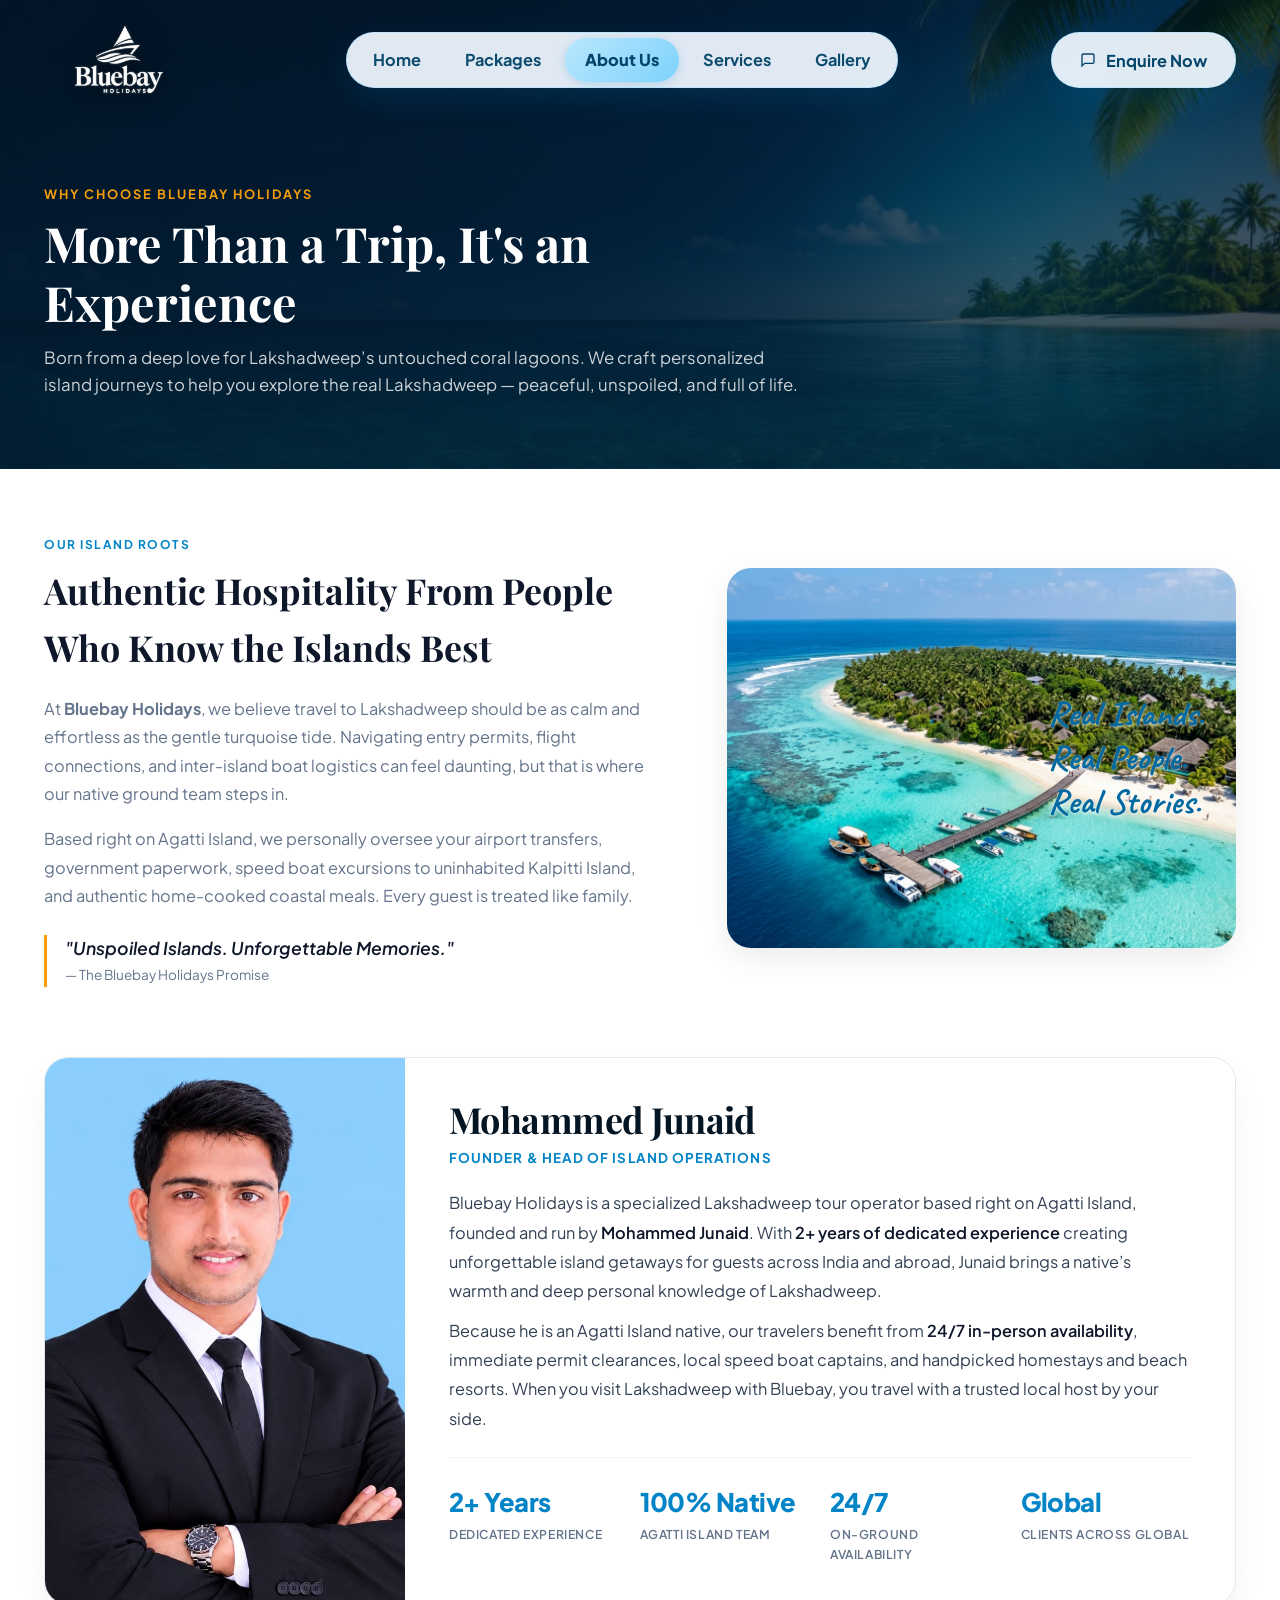
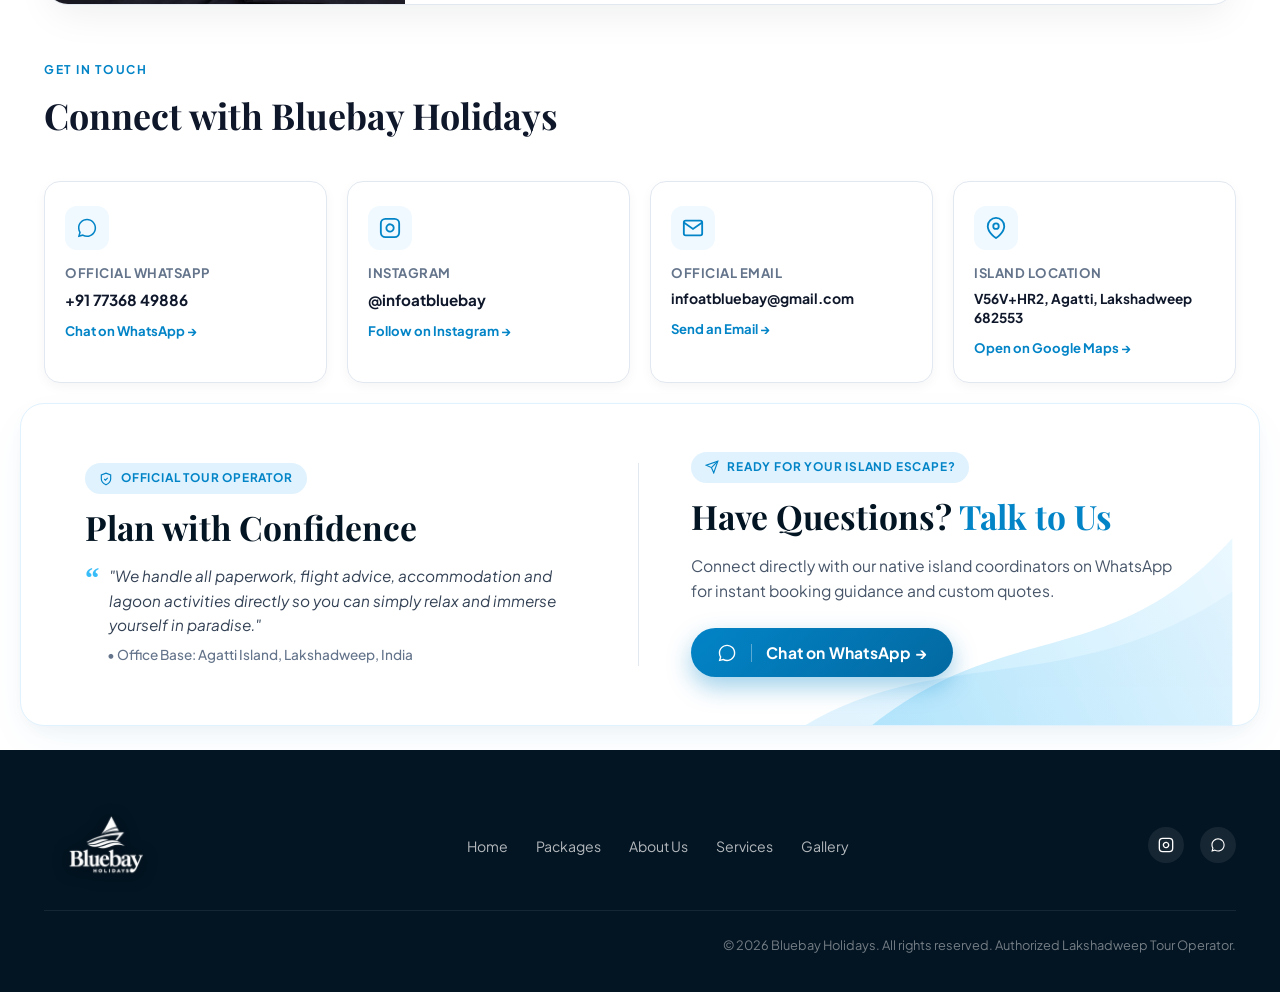
==== commit 7bca99e3: "Updated Profile pic" ====
--- a/about.html
+++ b/about.html
@@ -316,7 +316,7 @@
             <option value="2. Coastal Stay (Beach Homestay) - ₹17,500">2. Coastal Stay (Beach Homestay) — ₹17,500 / person</option>
             <option value="3. Premium Coastal Escape (Beach Resort) - ₹23,500">3. Premium Coastal Escape (Beach Resort) — ₹23,500 / person</option>
             <option value="4. Luxury Beach Escape (Premium Beach Resort) - ₹30,500">4. Luxury Beach Escape (Premium Beach Resort) — ₹30,500 / person</option>
-            <option value="5. Signature Island Retreat (Wooden Hut) - ₹36,000">5. Signature Island Retreat (Wooden Hut) — ₹36,000 / person</option>
+            <option value="5. Lakshadweep - IHCL SeleQtions (Coral Pearl) - ₹45,000">5. Lakshadweep - IHCL SeleQtions (Coral Pearl) — ₹45,000 / person</option>
           </select>
         </div>
 
